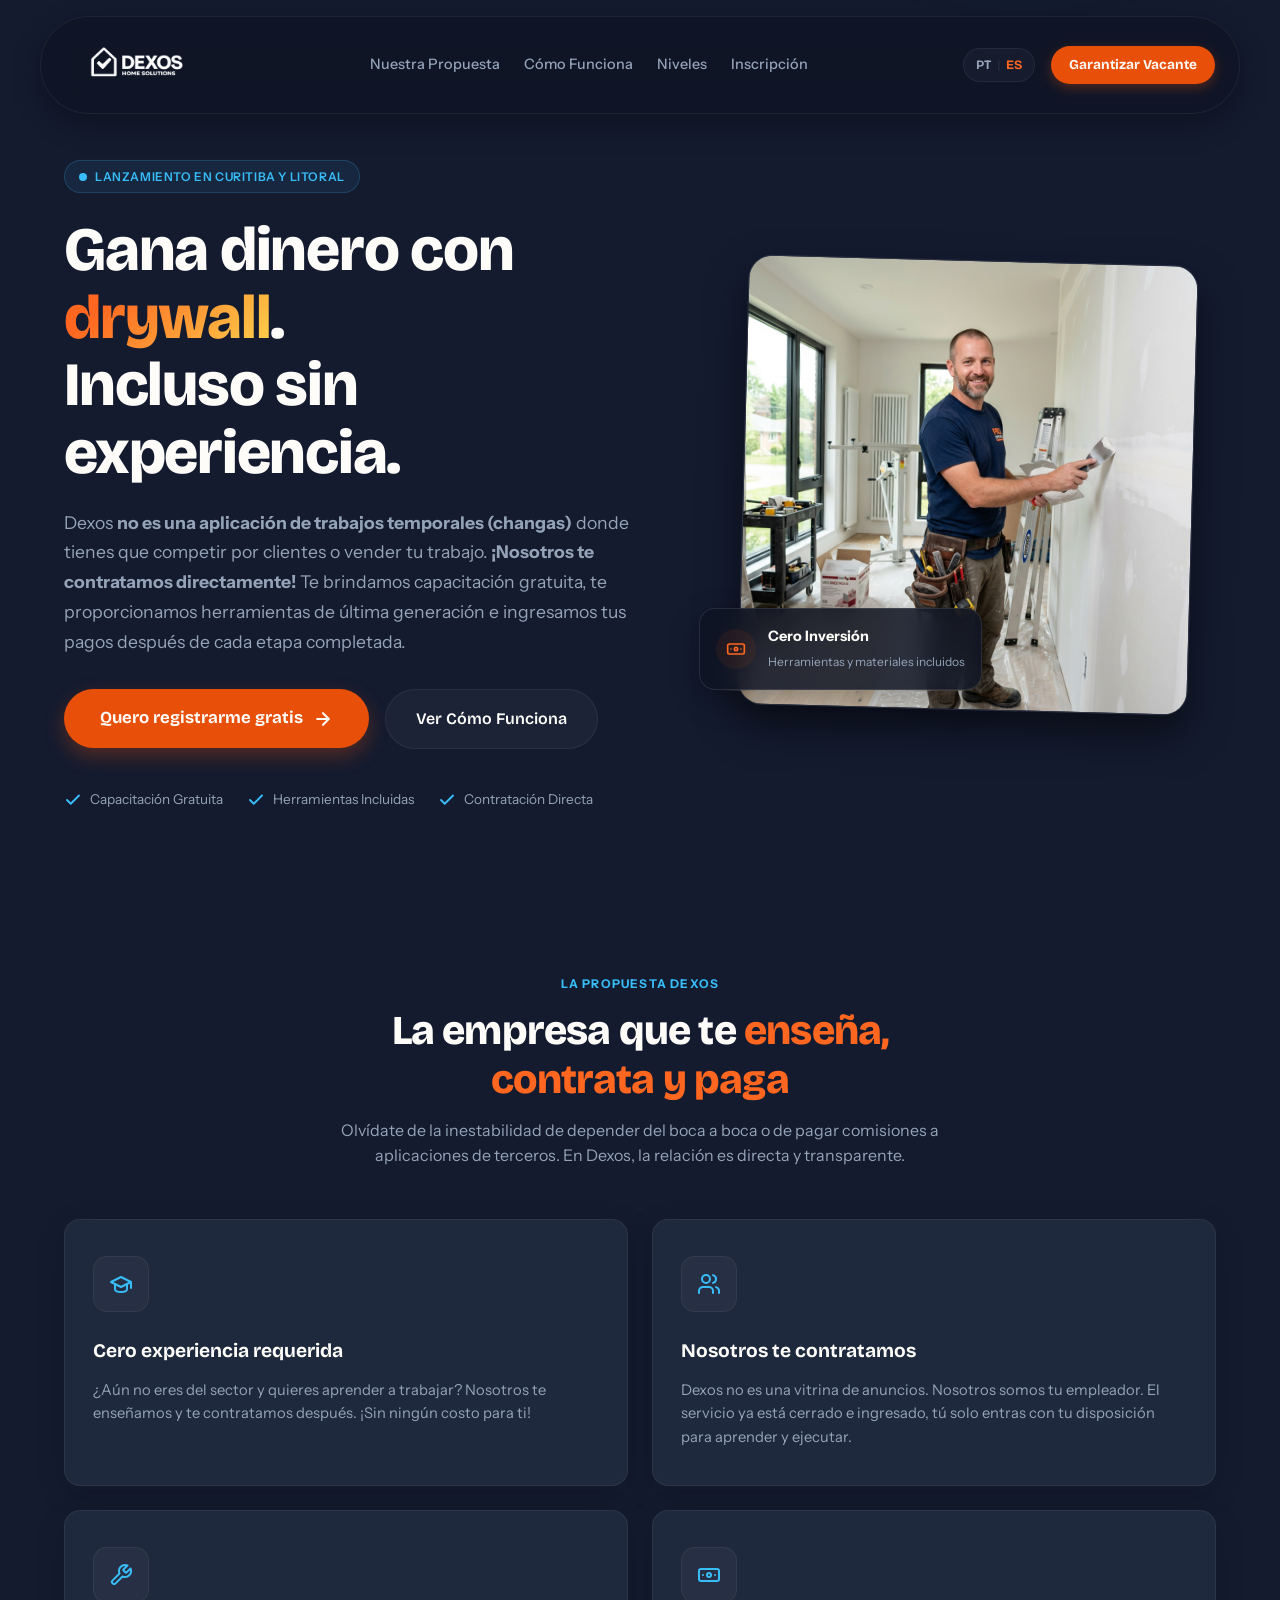
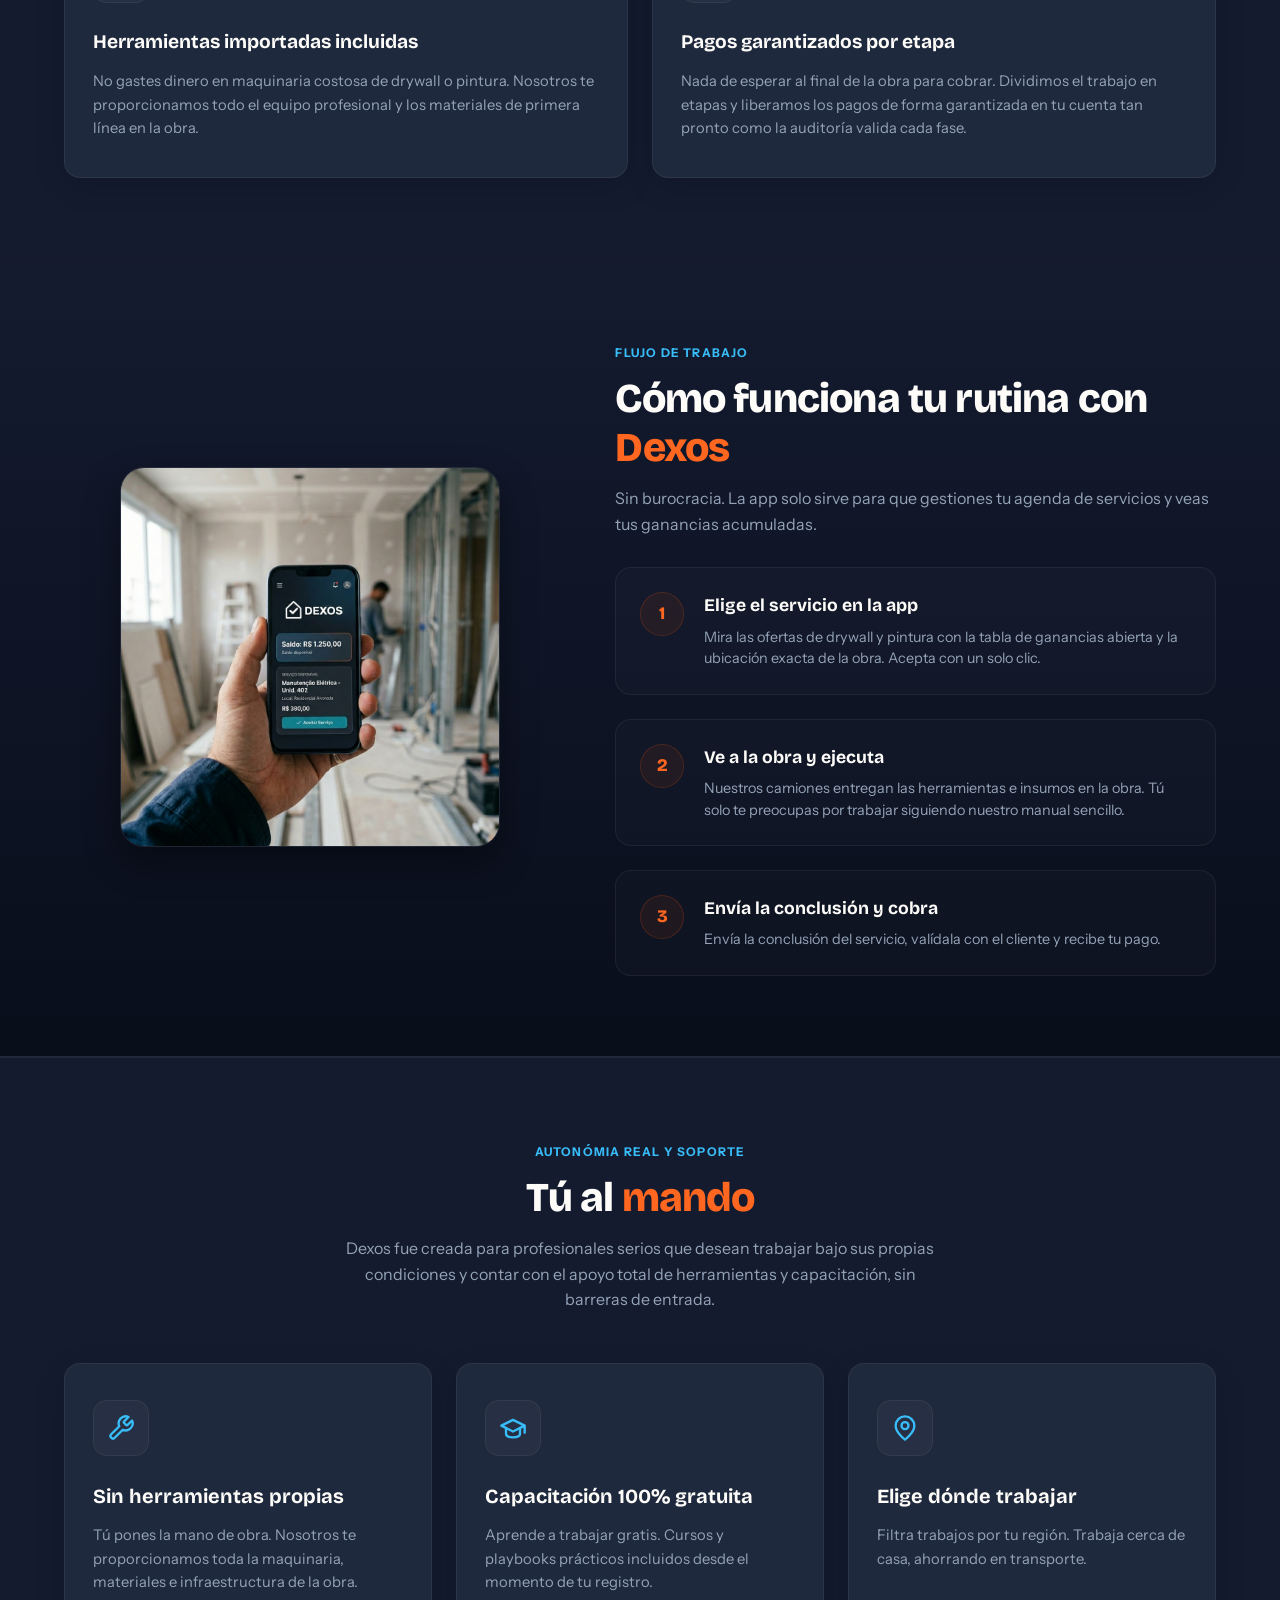
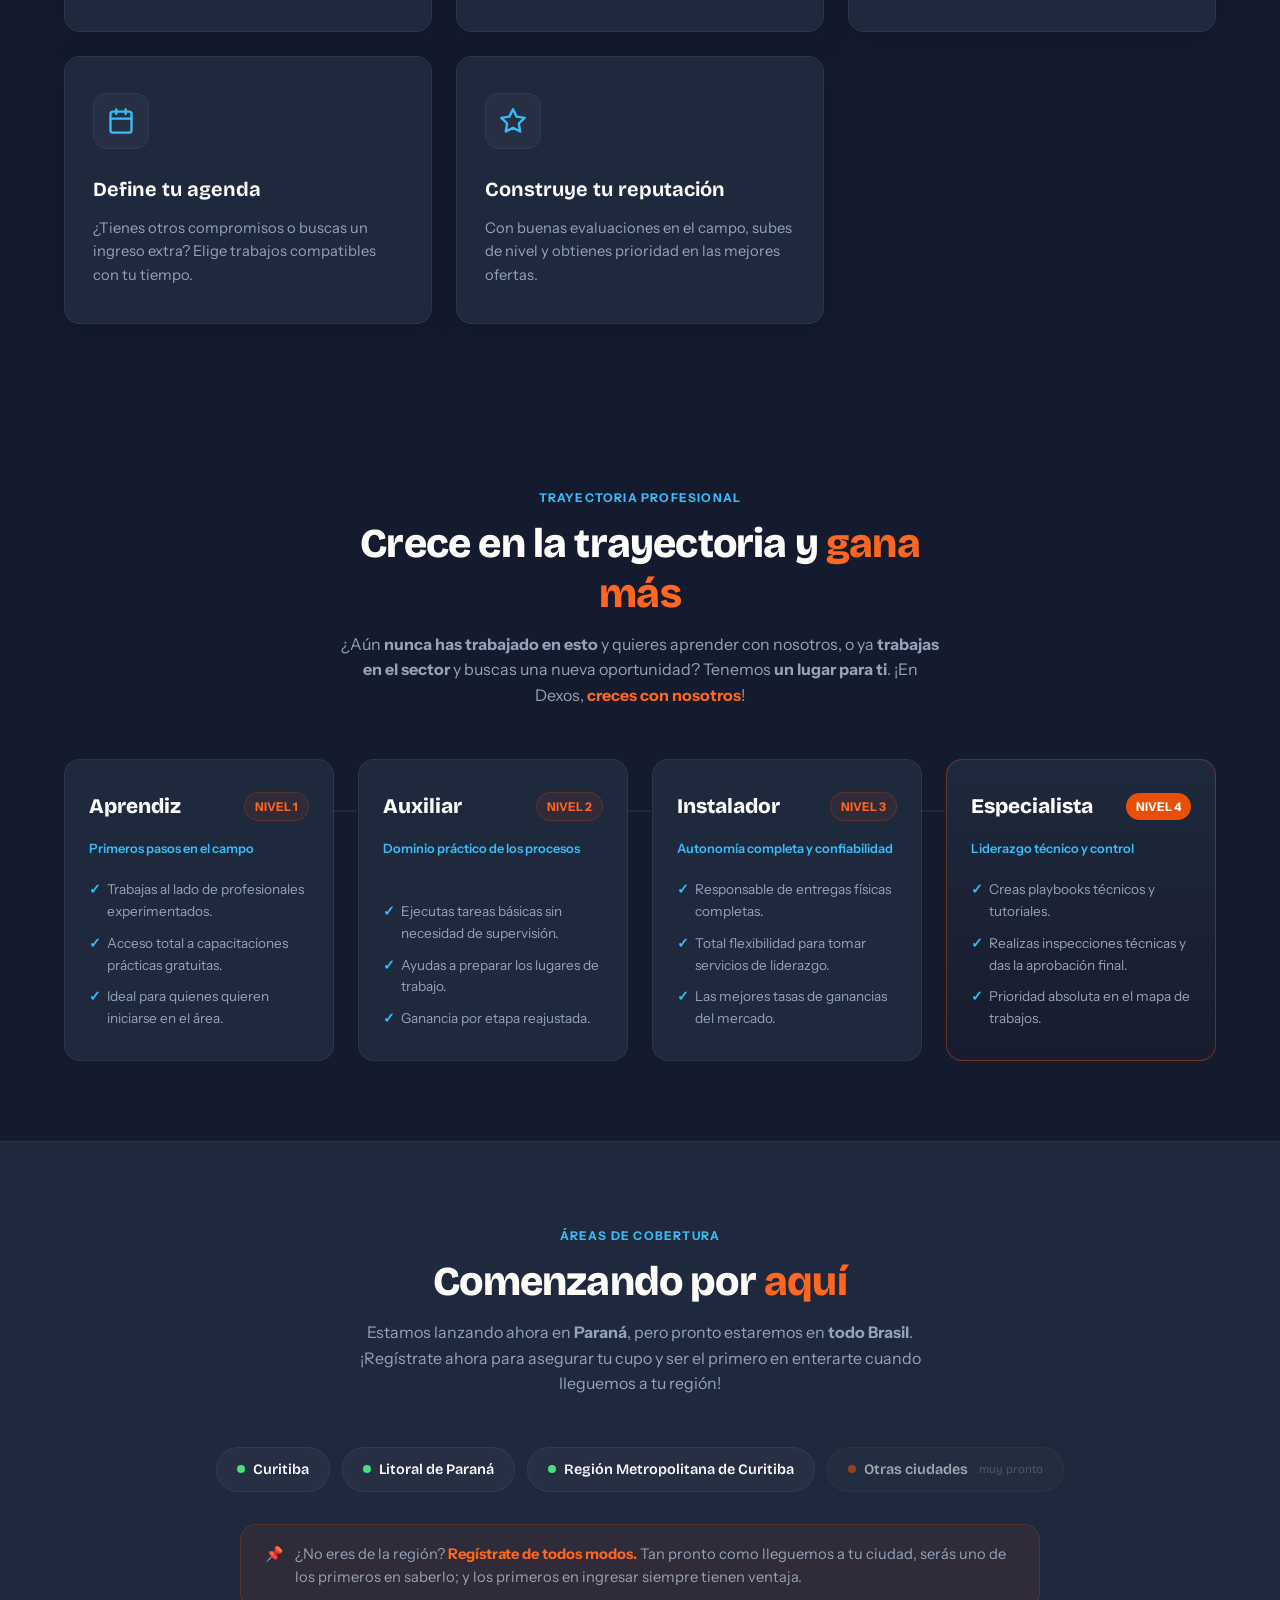
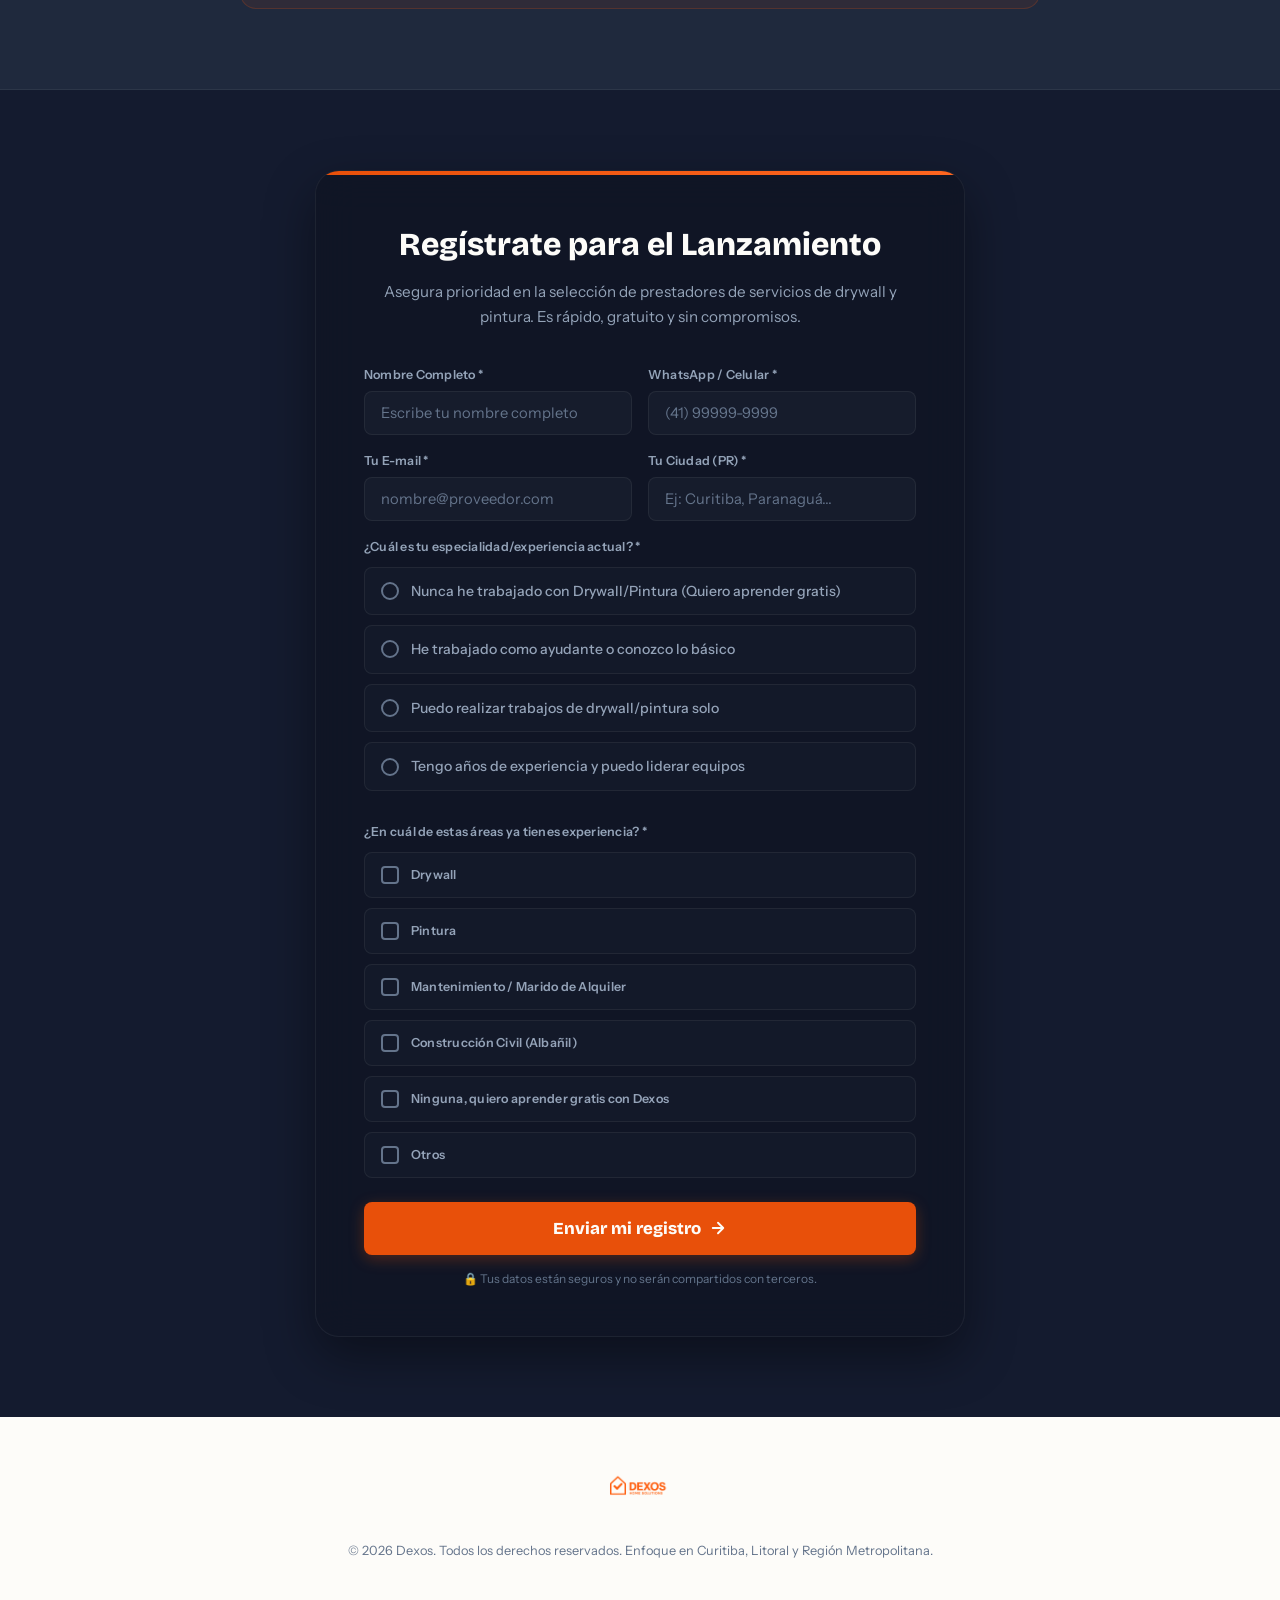
==== index-es.html @ 459811fe "feat: adicionado suporte a espanhol e ajustes esteticos de cor de fundo e WhatsApp" ====
<!DOCTYPE html>
<html lang="es">
<head>
  <meta charset="UTF-8"/>
  <meta name="viewport" content="width=device-width, initial-scale=1.0"/>
  <meta name="description" content="Dexos - Comienza a trabajar en la construcción incluso sin experiencia previa. ¡Nosotros te contratamos directamente, te damos capacitación y herramientas, y te pagamos por etapa!"/>
  
  <title>Dexos — Trabaja en la Construcción. Incluso sin Experiencia.</title>
  
  <!-- Estilo Customizado -->
  <link rel="stylesheet" href="css/style.css"/>
</head>
<body>

  <!-- NAVEGACIÓN FLUTUANTE -->
  <nav>
    <a href="#" class="logo" id="nav-logo">
      <img src="img/Dexos Logo Branca.png" alt="Dexos Logo"/>
    </a>
    <div class="nav-links">
      <a href="#diferenciais" class="nav-link" id="link-diferenciais">Nuestra Propuesta</a>
      <a href="#como-funciona" class="nav-link" id="link-funcionamento">Cómo Funciona</a>
      <a href="#niveis" class="nav-link" id="link-niveis">Niveles</a>
      <a href="#cadastro" class="nav-link" id="link-cadastro">Inscripción</a>
    </div>
    <div class="nav-actions">
      <div class="lang-selector">
        <a href="index.html" class="lang-btn">PT</a>
        <span class="lang-divider">|</span>
        <span class="lang-btn active">ES</span>
      </div>
      <a href="#cadastro" class="btn-nav" id="btn-cadastro-nav">Garantizar Vacante</a>
    </div>
  </nav>

  <!-- HERO SECTION -->
  <header class="hero">
    <div class="container">
      <div class="hero-wrapper">
        <div class="hero-content">
          <div class="badge-alert">
            <span class="pulse-circle"></span>
            Lanzamiento en Curitiba y Litoral
          </div>
          <h1>
            Gana dinero con <br/>
            <span id="dynamic-text" class="gradient-text">drywall</span>.<br/>
            <span>Incluso sin experiencia.</span>
          </h1>
          <p class="hero-description">
            Dexos <strong>no es una aplicación de trabajos temporales (changas)</strong> donde tienes que competir por clientes o vender tu trabajo. <strong>¡Nosotros te contratamos directamente!</strong> Te brindamos capacitación gratuita, te proporcionamos herramientas de última generación e ingresamos tus pagos después de cada etapa completada.
          </p>
          <div class="hero-ctas">
            <a href="#cadastro" class="btn-primary" id="btn-cadastro-hero">
              Quero registrarme gratis
              <svg xmlns="http://www.w3.org/2000/svg" width="20" height="20" viewBox="0 0 24 24" fill="none" stroke="currentColor" stroke-width="2.5" stroke-linecap="round" stroke-linejoin="round"><path d="M5 12h14M12 5l7 7-7 7"/></svg>
            </a>
            <a href="#diferenciais" class="btn-secondary" id="btn-saiba-mais">Ver Cómo Funciona</a>
          </div>
          <div class="hero-features-summary">
            <div class="h-feat">
              <svg xmlns="http://www.w3.org/2000/svg" width="18" height="18" viewBox="0 0 24 24" fill="none" stroke="currentColor" stroke-width="2.5" stroke-linecap="round" stroke-linejoin="round"><polyline points="20 6 9 17 4 12"/></svg>
              Capacitación Gratuita
            </div>
            <div class="h-feat">
              <svg xmlns="http://www.w3.org/2000/svg" width="18" height="18" viewBox="0 0 24 24" fill="none" stroke="currentColor" stroke-width="2.5" stroke-linecap="round" stroke-linejoin="round"><polyline points="20 6 9 17 4 12"/></svg>
              Herramientas Incluidas
            </div>
            <div class="h-feat">
              <svg xmlns="http://www.w3.org/2000/svg" width="18" height="18" viewBox="0 0 24 24" fill="none" stroke="currentColor" stroke-width="2.5" stroke-linecap="round" stroke-linejoin="round"><polyline points="20 6 9 17 4 12"/></svg>
              Contratación Directa
            </div>
          </div>
        </div>
        
        <div class="hero-media">
          <div class="hero-image-container">
            <img src="img/hero_drywall_worker.png" alt="Instalador profesional de drywall en el trabajo con Dexos"/>
          </div>
          <!-- Card Flutuante Premium -->
          <div class="floating-card">
            <div class="float-icon">
              <svg xmlns="http://www.w3.org/2000/svg" width="20" height="20" viewBox="0 0 24 24" fill="none" stroke="currentColor" stroke-width="2" stroke-linecap="round" stroke-linejoin="round"><rect width="20" height="12" x="2" y="6" rx="2"/><circle cx="12" cy="12" r="2"/><path d="M6 12h.01M18 12h.01"/></svg>
            </div>
            <div class="float-info">
              <strong>Cero Inversión</strong>
              <span>Herramientas y materiales incluidos</span>
            </div>
          </div>
        </div>
      </div>
    </div>
  </header>

  <!-- SEÇÃO VANTAGENS -->
  <section id="diferenciais" class="reveal">
    <div class="container">
      <div class="sec-header">
        <span class="sec-tag">La Propuesta Dexos</span>
        <h2 class="sec-title">La empresa que te <em>enseña, contrata y paga</em></h2>
        <p class="sec-desc">Olvídate de la inestabilidad de depender del boca a boca o de pagar comisiones a aplicaciones de terceros. En Dexos, la relación es directa y transparente.</p>
      </div>
      
      <div class="benefits-grid">
        <div class="benefit-card">
          <div class="b-icon-wrap">
            <svg xmlns="http://www.w3.org/2000/svg" width="24" height="24" viewBox="0 0 24 24" fill="none" stroke="currentColor" stroke-width="2" stroke-linecap="round" stroke-linejoin="round"><path d="M22 10v6M2 10l10-5 10 5-10 5z"/><path d="M6 12v5c0 2 2 3 6 3s6-1 6-3v-5"/></svg>
          </div>
          <h3>Cero experiencia requerida</h3>
          <p>¿Aún no eres del sector y quieres aprender a trabajar? Nosotros te enseñamos y te contratamos después. ¡Sin ningún costo para ti!</p>
        </div>

        <div class="benefit-card">
          <div class="b-icon-wrap">
            <svg xmlns="http://www.w3.org/2000/svg" width="24" height="24" viewBox="0 0 24 24" fill="none" stroke="currentColor" stroke-width="2" stroke-linecap="round" stroke-linejoin="round"><path d="M16 21v-2a4 4 0 0 0-4-4H6a4 4 0 0 0-4 4v2"/><circle cx="9" cy="7" r="4"/><path d="M22 21v-2a4 4 0 0 0-3-3.87"/><path d="M16 3.13a4 4 0 0 1 0 7.75"/></svg>
          </div>
          <h3>Nosotros te contratamos</h3>
          <p>Dexos no es una vitrina de anuncios. Nosotros somos tu empleador. El servicio ya está cerrado e ingresado, tú solo entras con tu disposición para aprender y ejecutar.</p>
        </div>
        
        <div class="benefit-card">
          <div class="b-icon-wrap">
            <svg xmlns="http://www.w3.org/2000/svg" width="24" height="24" viewBox="0 0 24 24" fill="none" stroke="currentColor" stroke-width="2" stroke-linecap="round" stroke-linejoin="round"><path d="M14.7 6.3a1 1 0 0 0 0 1.4l1.6 1.6a1 1 0 0 0 1.4 0l3.77-3.77a6 6 0 0 1-7.94 7.94l-6.91 6.91a2.12 2.12 0 0 1-3-3l6.91-6.91a6 6 0 0 1 7.94-7.94l-3.76 3.76z"/></svg>
          </div>
          <h3>Herramientas importadas incluidas</h3>
          <p>No gastes dinero en maquinaria costosa de drywall o pintura. Nosotros te proporcionamos todo el equipo profesional y los materiales de primera línea en la obra.</p>
        </div>

        <div class="benefit-card">
          <div class="b-icon-wrap">
            <svg xmlns="http://www.w3.org/2000/svg" width="24" height="24" viewBox="0 0 24 24" fill="none" stroke="currentColor" stroke-width="2" stroke-linecap="round" stroke-linejoin="round"><rect width="20" height="12" x="2" y="6" rx="2"/><circle cx="12" cy="12" r="2"/><path d="M6 12h.01M18 12h.01"/></svg>
          </div>
          <h3>Pagos garantizados por etapa</h3>
          <p>Nada de esperar al final de la obra para cobrar. Dividimos el trabajo en etapas y liberamos los pagos de forma garantizada en tu cuenta tan pronto como la auditoría valida cada fase.</p>
        </div>
      </div>
    </div>
  </section>

  <!-- SEÇÃO COMO FUNCIONA -->
  <section id="como-funciona" class="how-section reveal">
    <div class="container">
      <div class="how-wrapper">
        <div class="how-media">
          <div class="how-image-container">
            <img src="img/app_mockup_dexos.png" alt="Aplicación Dexos Partner"/>
          </div>
        </div>
        
        <div class="how-content">
          <span class="sec-tag">Flujo de Trabajo</span>
          <h2 class="sec-title">Cómo funciona tu rutina con <em>Dexos</em></h2>
          <p class="sec-desc" style="margin-bottom: 30px;">Sin burocracia. La app solo sirve para que gestiones tu agenda de servicios y veas tus ganancias acumuladas.</p>
          
          <div class="steps-list">
            <div class="step-item">
              <div class="step-num">1</div>
              <div class="step-info">
                <h3>Elige el servicio en la app</h3>
                <p>Mira las ofertas de drywall y pintura con la tabla de ganancias abierta y la ubicación exacta de la obra. Acepta con un solo clic.</p>
              </div>
            </div>
            
            <div class="step-item">
              <div class="step-num">2</div>
              <div class="step-info">
                <h3>Ve a la obra y ejecuta</h3>
                <p>Nuestros camiones entregan las herramientas e insumos en la obra. Tú solo te preocupas por trabajar siguiendo nuestro manual sencillo.</p>
              </div>
            </div>
            
            <div class="step-item">
              <div class="step-num">3</div>
              <div class="step-info">
                <h3>Envía la conclusión y cobra</h3>
                <p>Envía la conclusión del servicio, valídala con el cliente y recibe tu pago.</p>
              </div>
            </div>
          </div>
        </div>
      </div>
    </div>
  </section>

  <!-- AUTONOMIA -->
  <section class="freedom-sec reveal" id="autonomia">
    <div class="container">
      <div class="sec-header">
        <span class="sec-tag">Autonómia real y Soporte</span>
        <h2 class="sec-title">Tú al <em>mando</em></h2>
        <p class="sec-desc">Dexos fue creada para profesionales serios que desean trabajar bajo sus propias condiciones y contar con el apoyo total de herramientas y capacitación, sin barreras de entrada.</p>
      </div>
      <div class="freedom-container-mobile">
        <div class="freedom-grid">
          <div class="freedom-card">
            <div class="freedom-icon">
              <svg xmlns="http://www.w3.org/2000/svg" width="28" height="28" viewBox="0 0 24 24" fill="none" stroke="currentColor" stroke-width="2" stroke-linecap="round" stroke-linejoin="round"><path d="M14.7 6.3a1 1 0 0 0 0 1.4l1.6 1.6a1 1 0 0 0 1.4 0l3.77-3.77a6 6 0 0 1-7.94 7.94l-6.91 6.91a2.12 2.12 0 0 1-3-3l6.91-6.91a6 6 0 0 1 7.94-7.94l-3.76 3.76z"/></svg>
            </div>
            <h3>Sin herramientas propias</h3>
            <p>Tú pones la mano de obra. Nosotros te proporcionamos toda la maquinaria, materiales e infraestructura de la obra.</p>
          </div>
          <div class="freedom-card">
            <div class="freedom-icon">
              <svg xmlns="http://www.w3.org/2000/svg" width="28" height="28" viewBox="0 0 24 24" fill="none" stroke="currentColor" stroke-width="2" stroke-linecap="round" stroke-linejoin="round"><path d="M22 10v6M2 10l10-5 10 5-10 5z"/><path d="M6 12v5c0 2 2 3 6 3s6-1 6-3v-5"/></svg>
            </div>
            <h3>Capacitación 100% gratuita</h3>
            <p>Aprende a trabajar gratis. Cursos y playbooks prácticos incluidos desde el momento de tu registro.</p>
          </div>
          <div class="freedom-card">
            <div class="freedom-icon">
              <svg xmlns="http://www.w3.org/2000/svg" width="28" height="28" viewBox="0 0 24 24" fill="none" stroke="currentColor" stroke-width="2" stroke-linecap="round" stroke-linejoin="round"><path d="M20 10c0 6-8 12-8 12s-8-6-8-12a8 8 0 0 1 16 0Z"/><circle cx="12" cy="10" r="3"/></svg>
            </div>
            <h3>Elige dónde trabajar</h3>
            <p>Filtra trabajos por tu región. Trabaja cerca de casa, ahorrando en transporte.</p>
          </div>
          <div class="freedom-card">
            <div class="freedom-icon">
              <svg xmlns="http://www.w3.org/2000/svg" width="28" height="28" viewBox="0 0 24 24" fill="none" stroke="currentColor" stroke-width="2" stroke-linecap="round" stroke-linejoin="round"><rect width="18" height="18" x="3" y="4" rx="2" ry="2"/><line x1="16" x2="16" y1="2" y2="6"/><line x1="8" x2="8" y1="2" y2="6"/><line x1="3" x2="21" y1="10" y2="10"/></svg>
            </div>
            <h3>Define tu agenda</h3>
            <p>¿Tienes otros compromisos o buscas un ingreso extra? Elige trabajos compatibles con tu tiempo.</p>
          </div>
          <div class="freedom-card">
            <div class="freedom-icon">
              <svg xmlns="http://www.w3.org/2000/svg" width="28" height="28" viewBox="0 0 24 24" fill="none" stroke="currentColor" stroke-width="2" stroke-linecap="round" stroke-linejoin="round"><polygon points="12 2 15.09 8.26 22 9.27 17 14.14 18.18 21.02 12 17.77 5.82 21.02 7 14.14 2 9.27 8.91 8.26 12 2"/></svg>
            </div>
            <h3>Construye tu reputación</h3>
            <p>Con buenas evaluaciones en el campo, subes de nivel y obtienes prioridad en las mejores ofertas.</p>
          </div>
        </div>
      </div>
    </div>
  </section>

  <!-- SEÇÃO NÍVEIS (GAMIFICAÇÃO) -->
  <section id="niveis" class="reveal">
    <div class="container">
      <div class="sec-header">
        <span class="sec-tag">Trayectoria Profesional</span>
        <h2 class="sec-title">Crece en la trayectoria y <em>gana más</em></h2>
        <p class="sec-desc">¿Aún <strong>nunca has trabajado en esto</strong> y quieres aprender con nosotros, o ya <strong>trabajas en el sector</strong> y buscas una nueva oportunidad? Tenemos <strong>un lugar para ti</strong>. ¡En Dexos, <strong style="color: var(--action-hover);">creces con nosotros</strong>!</p>
      </div>
      
      <div class="levels-timeline">
        <div class="level-node">
          <div class="level-header">
            <span class="level-title">Aprendiz</span>
            <span class="level-number">Nivel 1</span>
          </div>
          <p class="level-desc">Primeros pasos en el campo</p>
          <ul class="level-benefits">
            <li>Trabajas al lado de profesionales experimentados.</li>
            <li>Acceso total a capacitaciones prácticas gratuitas.</li>
            <li>Ideal para quienes quieren iniciarse en el área.</li>
          </ul>
        </div>
        
        <div class="level-node">
          <div class="level-header">
            <span class="level-title">Auxiliar</span>
            <span class="level-number">Nivel 2</span>
          </div>
          <p class="level-desc">Dominio práctico de los procesos</p>
          <ul class="level-benefits">
            <li>Ejecutas tareas básicas sin necesidad de supervisión.</li>
            <li>Ayudas a preparar los lugares de trabajo.</li>
            <li>Ganancia por etapa reajustada.</li>
          </ul>
        </div>
        
        <div class="level-node">
          <div class="level-header">
            <span class="level-title">Instalador</span>
            <span class="level-number">Nivel 3</span>
          </div>
          <p class="level-desc">Autonomía completa y confiabilidad</p>
          <ul class="level-benefits">
            <li>Responsable de entregas físicas completas.</li>
            <li>Total flexibilidad para tomar servicios de liderazgo.</li>
            <li>Las mejores tasas de ganancias del mercado.</li>
          </ul>
        </div>
        
        <div class="level-node special">
          <div class="level-header">
            <span class="level-title">Especialista</span>
            <span class="level-number">Nivel 4</span>
          </div>
          <p class="level-desc">Liderazgo técnico y control</p>
          <ul class="level-benefits">
            <li>Creas playbooks técnicos y tutoriales.</li>
            <li>Realizas inspecciones técnicas y das la aprobación final.</li>
            <li>Prioridad absoluta en el mapa de trabajos.</li>
          </ul>
        </div>
      </div>
    </div>
  </section>

  <!-- ONDE -->
  <section class="where-sec reveal" id="onde">
    <div class="container">
      <div class="sec-header">
        <span class="sec-tag">Áreas de cobertura</span>
        <h2 class="sec-title">Comenzando por <em>aquí</em></h2>
        <p class="sec-desc">Estamos lanzando ahora en <strong>Paraná</strong>, pero pronto estaremos en <strong>todo Brasil</strong>. ¡Regístrate ahora para asegurar tu cupo y ser el primero en enterarte cuando lleguemos a tu región!</p>
      </div>
      <div class="cities">
        <div class="city-chip"><span class="cdot"></span>Curitiba</div>
        <div class="city-chip"><span class="cdot"></span>Litoral de Paraná</div>
        <div class="city-chip"><span class="cdot"></span>Región Metropolitana de Curitiba</div>
        <div class="city-chip soon"><span class="cdot"></span>Otras ciudades <span class="clabel">&nbsp;muy pronto</span></div>
      </div>
      <div class="where-note">
        <span>📌</span>
        <span>¿No eres de la región? <strong>Regístrate de todos modos.</strong> Tan pronto como lleguemos a tu ciudad, serás uno de los primeros en saberlo; y los primeros en ingresar siempre tienen ventaja.</span>
      </div>
    </div>
  </section>

  <!-- SEÇÃO CADASTRO / CONVERSÃO -->
  <section id="cadastro" class="form-section reveal">
    <div class="container">
      <div class="form-wrapper">
        <!-- FORM BODY -->
        <div id="form-body">
          <div class="form-header">
            <h2>Regístrate para el Lanzamiento</h2>
            <p>Asegura prioridad en la selección de prestadores de servicios de drywall y pintura. Es rápido, gratuito y sin compromisos.</p>
          </div>
          
          <form onsubmit="handleFormSubmit(event)">
            <div class="form-fields">
              <div class="field-group">
                <label for="nome">Nombre Completo *</label>
                <input type="text" id="nome" placeholder="Escribe tu nombre completo" required/>
              </div>
              
              <div class="field-group">
                <label for="tel">WhatsApp / Celular *</label>
                <input type="tel" id="tel" placeholder="(41) 99999-9999" required/>
              </div>
              
              <div class="field-group">
                <label for="email">Tu E-mail *</label>
                <input type="email" id="email" placeholder="nombre@proveedor.com" required/>
              </div>
              
              <div class="field-group">
                <label for="cidade">Tu Ciudad (PR) *</label>
                <input type="text" id="cidade" placeholder="Ej: Curitiba, Paranaguá..." required/>
              </div>
              
              <div class="field-group full">
                <label>¿Cuál es tu especialidad/experiencia actual? *</label>
                <div class="radio-options">
                  <div class="radio-label">
                    <input type="radio" name="exp" value="Nível 1 - Aprendiz" required/>
                    <div class="custom-radio"></div>
                    Nunca he trabajado con Drywall/Pintura (Quiero aprender gratis)
                  </div>
                  
                  <div class="radio-label">
                    <input type="radio" name="exp" value="Nível 2 - Auxiliar"/>
                    <div class="custom-radio"></div>
                    He trabajado como ayudante o conozco lo básico
                  </div>
                  
                  <div class="radio-label">
                    <input type="radio" name="exp" value="Nível 3 - Instalador"/>
                    <div class="custom-radio"></div>
                    Puedo realizar trabajos de drywall/pintura solo
                  </div>
                  
                  <div class="radio-label">
                    <input type="radio" name="exp" value="Nível 4 - Especialista"/>
                    <div class="custom-radio"></div>
                    Tengo años de experiencia y puedo liderar equipos
                  </div>
                </div>
              </div>
              <div class="field-group full" style="margin-top: 15px;">
                <label>¿En cuál de estas áreas ya tienes experiencia? *</label>
                <div class="checkbox-options">
                  <label class="checkbox-label">
                    <input type="checkbox" name="areas" value="Drywall"/>
                    <div class="custom-checkbox"></div>
                    Drywall
                  </label>
                  
                  <label class="checkbox-label">
                    <input type="checkbox" name="areas" value="Pintura"/>
                    <div class="custom-checkbox"></div>
                    Pintura
                  </label>
                  
                  <label class="checkbox-label">
                    <input type="checkbox" name="areas" value="Manutenção/Marido de Aluguel"/>
                    <div class="custom-checkbox"></div>
                    Mantenimiento / Marido de Alquiler
                  </label>
                  
                  <label class="checkbox-label">
                    <input type="checkbox" name="areas" value="Construção Civil (Pedreiro)"/>
                    <div class="custom-checkbox"></div>
                    Construcción Civil (Albañil)
                  </label>
 
                  <label class="checkbox-label">
                    <input type="checkbox" name="areas" value="Nenhuma (quero aprender com a Dexos)"/>
                    <div class="custom-checkbox"></div>
                    Ninguna, quiero aprender gratis con Dexos
                  </label>
 
                  <label class="checkbox-label">
                    <input type="checkbox" name="areas" value="Outros"/>
                    <div class="custom-checkbox"></div>
                    Otros
                  </label>
                </div>
              </div>
            </div>
            
            <button type="submit" class="btn-submit" id="submit-btn">
              Enviar mi registro
              <svg xmlns="http://www.w3.org/2000/svg" width="18" height="18" viewBox="0 0 24 24" fill="none" stroke="currentColor" stroke-width="2.5" stroke-linecap="round" stroke-linejoin="round"><path d="M5 12h14M12 5l7 7-7 7"/></svg>
            </button>
          </form>
          
          <div class="form-footer-note">
            🔒 Tus datos están seguros y no serán compartidos con terceros.
          </div>
        </div>
        
        <!-- SUCCESS STATE -->
        <div id="success-state" class="success-view">
          <div class="success-icon">✓</div>
          <h3>¡Registro realizado con éxito! 🎉</h3>
          <p>
            Felicitaciones, ahora estás oficialmente en nuestra lista de prioridad para Curitiba, Litoral y Región Metropolitana.
          </p>
          <div class="success-alert-box">
            💬 <strong>Mantente atento a tu WhatsApp</strong>. Enviaremos pronto los siguientes pasos e información exclusiva sobre el lanzamiento directamente a tu número de contacto.
          </div>
        </div>
      </div>
    </div>
  </section>

  <!-- FOOTER -->
  <footer>
    <div class="container">
      <div class="footer-wrapper">
        <a href="#" class="footer-logo">
          <img src="img/Dexos Logo Laranja.png" alt="Dexos Logo"/>
        </a>
        <p>© 2026 Dexos. Todos los derechos reservados. Enfoque en Curitiba, Litoral y Región Metropolitana.</p>
      </div>
    </div>
  </footer>

  <!-- Scripts do App -->
  <script src="js/app.js"></script>
</body>
</html>
---- css/style.css ----
/* style.css - Dexos Landing Page Parceiros (V2) */

@import url('https://fonts.googleapis.com/css2?family=Bricolage+Grotesque:opsz,wght@12..96,400;12..96,600;12..96,700;12..96,800&family=Instrument+Sans:ital,wght@0,400;0,500;0,600;0,700;1,400&display=swap');

:root {
  /* Cores Conceituais - Tema Escuro Flexível da Dexos */
  --bg-deep: #141b2f;
  --bg-surface: #1f293d;
  --bg-surface-hover: #273552;
  
  /* Tons de Ação (Laranja) */
  --action: #e8500a;
  --action-hover: #ff6620;
  --action-glow: rgba(232, 80, 10, 0.3);
  --action-light: rgba(232, 80, 10, 0.08);
  
  /* Tons de Estrutura (Navy & Azul Accent) */
  --navy-light: #1e2d4a;
  --accent: #38bdf8;
  --accent-glow: rgba(56, 189, 248, 0.15);
  
  /* Cores de Texto e Suporte */
  --text-primary: #fdfcf9;
  --text-secondary: #94a3b8;
  --text-muted: #64748b;
  --border: rgba(255, 255, 255, 0.06);
  --border-focus: rgba(56, 189, 248, 0.4);
  
  /* Fontes com Fallbacks Flexíveis */
  --font-title: 'Bricolage Grotesque', 'Outfit', 'Montserrat', sans-serif;
  --font-body: 'Instrument Sans', 'Inter', 'System UI', sans-serif;
  
  /* Constantes de Design */
  --radius-sm: 8px;
  --radius-md: 16px;
  --radius-lg: 24px;
  --radius-full: 9999px;
  --transition: all 0.3s cubic-bezier(0.4, 0, 0.2, 1);
  --max-width: 1200px;
}

/* Reset Geral */
*, *::before, *::after {
  box-sizing: border-box;
  margin: 0;
  padding: 0;
}

html {
  scroll-behavior: smooth;
  height: 100%;
  overflow-x: hidden;
}

body {
  background-color: var(--bg-deep);
  color: var(--text-primary);
  font-family: var(--font-body);
  font-size: 16px;
  line-height: 1.6;
  overflow-x: hidden;
  min-height: 100%;
  position: relative;
}

/* Efeito de Fundo - Degradês Orbitais Modernos */
body::before {
  content: '';
  position: absolute;
  top: -10%;
  right: -5%;
  width: 50vw;
  height: 50vw;
  background: radial-gradient(circle, rgba(56, 189, 248, 0.06) 0%, transparent 70%);
  z-index: -2;
  pointer-events: none;
  filter: blur(60px);
}

body::after {
  content: '';
  position: absolute;
  bottom: 20%;
  left: -10%;
  width: 60vw;
  height: 60vw;
  background: radial-gradient(circle, rgba(232, 80, 10, 0.03) 0%, transparent 70%);
  z-index: -2;
  pointer-events: none;
  filter: blur(80px);
}

/* Container Global */
.container {
  max-width: var(--max-width);
  margin: 0 auto;
  padding: 0 24px;
}

/* Removido o grid matemático decorativo a pedido do usuário */

/* Animações de Fade-in */
.reveal {
  opacity: 0;
  transform: translateY(30px);
  transition: opacity 0.8s ease-out, transform 0.8s ease-out;
}

.reveal.active {
  opacity: 1;
  transform: translateY(0);
}

/* NAV FLUTUANTE (Glassmorphism) */
nav {
  position: fixed;
  top: 16px;
  left: 50%;
  transform: translateX(-50%);
  width: calc(100% - 48px);
  max-width: var(--max-width);
  z-index: 1000;
  display: flex;
  align-items: center;
  justify-content: space-between;
  padding: 12px 24px;
  background: rgba(15, 21, 36, 0.75);
  backdrop-filter: blur(16px);
  -webkit-backdrop-filter: blur(16px);
  border: 1px solid var(--border);
  border-radius: var(--radius-full);
  box-shadow: 0 10px 30px rgba(0, 0, 0, 0.3);
  transition: var(--transition);
}

.nav-scrolled {
  top: 8px;
  padding: 10px 24px;
  background: rgba(7, 10, 19, 0.9);
  border-color: rgba(255, 255, 255, 0.1);
}

.logo {
  display: flex;
  align-items: center;
  text-decoration: none;
}

.logo img {
  height: 100px; /* Aumentado para maior evidência */
  margin: -14px 0; /* Compensa a borda vazia da imagem PNG */
  width: auto;
  transition: var(--transition);
}

@media (max-width: 480px) {
  .logo img {
    height: 55px; /* Mobile tamanho ajustado */
    margin: -8px 0;
  }
}

.nav-links {
  display: flex;
  gap: 24px;
}

@media (max-width: 768px) {
  .nav-links {
    display: none; /* Mobile simplicidade */
  }
}

.nav-link {
  color: var(--text-secondary);
  text-decoration: none;
  font-size: 0.9rem;
  font-weight: 500;
  transition: var(--transition);
}

.nav-link:hover {
  color: var(--text-primary);
}

.btn-nav {
  background: var(--action);
  color: var(--text-primary);
  font-family: var(--font-title);
  font-weight: 700;
  font-size: 0.85rem;
  padding: 8px 18px;
  border-radius: var(--radius-full);
  text-decoration: none;
  border: none;
  cursor: pointer;
  box-shadow: 0 4px 12px var(--action-glow);
  transition: var(--transition);
}

.btn-nav:hover {
  background: var(--action-hover);
  transform: translateY(-1px);
  box-shadow: 0 6px 16px var(--action-glow);
}

/* HERO SECTION */
header.hero {
  padding-top: 160px;
  padding-bottom: 80px;
  position: relative;
  overflow: hidden;
}

.hero-wrapper {
  display: grid;
  grid-template-columns: 1.1fr 0.9fr;
  gap: 48px;
  align-items: center;
}

@media (max-width: 992px) {
  .hero-wrapper {
    grid-template-columns: 1fr;
    text-align: center;
    gap: 40px;
  }
}

.hero-content {
  display: flex;
  flex-direction: column;
}

@media (max-width: 992px) {
  .hero-content {
    align-items: center;
  }
}

.badge-alert {
  display: inline-flex;
  align-items: center;
  gap: 8px;
  background: rgba(56, 189, 248, 0.08);
  border: 1px solid rgba(56, 189, 248, 0.2);
  color: var(--accent);
  font-size: 0.75rem;
  font-weight: 600;
  letter-spacing: 0.05em;
  text-transform: uppercase;
  padding: 6px 14px;
  border-radius: var(--radius-full);
  margin-bottom: 24px;
  align-self: flex-start;
}

@media (max-width: 992px) {
  .badge-alert {
    align-self: center;
  }
}

.pulse-circle {
  width: 8px;
  height: 8px;
  border-radius: 50%;
  background-color: var(--accent);
  box-shadow: 0 0 0 0 rgba(56, 189, 248, 0.4);
  animation: pulse-glow 2s infinite;
}

@keyframes pulse-glow {
  0% {
    box-shadow: 0 0 0 0 rgba(56, 189, 248, 0.7);
  }
  70% {
    box-shadow: 0 0 0 10px rgba(56, 189, 248, 0);
  }
  100% {
    box-shadow: 0 0 0 0 rgba(56, 189, 248, 0);
  }
}

.hero-content h1 {
  font-family: var(--font-title);
  font-size: clamp(2.2rem, 4.8vw, 4.0rem);
  font-weight: 800;
  line-height: 1.1;
  letter-spacing: -0.02em;
  margin-bottom: 20px;
}

.hero-content h1 span.gradient-text {
  background: linear-gradient(135deg, var(--action-hover) 20%, #fcd34d 100%);
  -webkit-background-clip: text;
  -webkit-text-fill-color: transparent;
}

.hero-description {
  font-size: 1.1rem;
  color: var(--text-secondary);
  line-height: 1.7;
  margin-bottom: 32px;
  max-width: 580px;
}

.hero-ctas {
  display: flex;
  flex-wrap: wrap;
  gap: 16px;
  align-items: center;
  margin-bottom: 40px;
}

.btn-primary {
  background: var(--action);
  color: var(--text-primary);
  font-family: var(--font-title);
  font-weight: 700;
  font-size: 1.05rem;
  padding: 16px 36px;
  border-radius: var(--radius-full);
  border: none;
  cursor: pointer;
  text-decoration: none;
  box-shadow: 0 8px 20px var(--action-glow);
  display: inline-flex;
  align-items: center;
  gap: 10px;
  transition: var(--transition);
}

.btn-primary:hover {
  background: var(--action-hover);
  transform: translateY(-2px);
  box-shadow: 0 12px 28px var(--action-glow);
}

.btn-primary svg {
  transition: transform 0.2s;
}

.btn-primary:hover svg {
  transform: translateX(4px);
}

.btn-secondary {
  background: rgba(255, 255, 255, 0.04);
  color: var(--text-primary);
  border: 1px solid var(--border);
  font-family: var(--font-title);
  font-weight: 600;
  font-size: 1rem;
  padding: 16px 30px;
  border-radius: var(--radius-full);
  text-decoration: none;
  display: inline-flex;
  align-items: center;
  cursor: pointer;
  transition: var(--transition);
}

.btn-secondary:hover {
  background: rgba(255, 255, 255, 0.08);
  border-color: rgba(255, 255, 255, 0.15);
  transform: translateY(-1px);
}

.hero-features-summary {
  display: flex;
  gap: 24px;
}

@media (max-width: 480px) {
  .hero-features-summary {
    flex-direction: column;
    gap: 12px;
  }
}

.h-feat {
  display: flex;
  align-items: center;
  gap: 8px;
  font-size: 0.85rem;
  color: var(--text-secondary);
}

.h-feat svg {
  color: var(--accent);
}

/* Imagem Hero */
.hero-media {
  position: relative;
  display: flex;
  justify-content: center;
}

.hero-image-container {
  position: relative;
  width: 100%;
  max-width: 450px;
  border-radius: var(--radius-lg);
  overflow: hidden;
  box-shadow: 0 20px 40px rgba(0,0,0,0.5);
  border: 1px solid rgba(255, 255, 255, 0.1);
  transform: rotate(1.5deg);
  transition: var(--transition);
}

.hero-image-container:hover {
  transform: rotate(0) scale(1.02);
}

.hero-image-container img {
  width: 100%;
  height: auto;
  display: block;
}

.floating-card {
  position: absolute;
  bottom: 20px;
  left: -20px;
  background: rgba(15, 21, 36, 0.85);
  backdrop-filter: blur(12px);
  border: 1px solid rgba(255, 255, 255, 0.1);
  padding: 16px;
  border-radius: var(--radius-md);
  box-shadow: 0 10px 30px rgba(0, 0, 0, 0.3);
  display: flex;
  align-items: center;
  gap: 12px;
  animation: float 4s ease-in-out infinite;
}

@keyframes float {
  0%, 100% { transform: translateY(0); }
  50% { transform: translateY(-10px); }
}

.float-icon {
  background: var(--action-light);
  width: 40px;
  height: 40px;
  border-radius: 50%;
  display: flex;
  align-items: center;
  justify-content: center;
  color: var(--action-hover);
}

.float-info strong {
  display: block;
  font-size: 0.9rem;
}

.float-info span {
  font-size: 0.75rem;
  color: var(--text-secondary);
}

/* SEÇÕES GENÉRICAS */
section {
  padding: 80px 0;
  position: relative;
}

.sec-header {
  text-align: center;
  max-width: 600px;
  margin: 0 auto 50px;
}

.sec-tag {
  font-size: 0.75rem;
  font-weight: 700;
  letter-spacing: 0.1em;
  text-transform: uppercase;
  color: var(--accent);
  margin-bottom: 12px;
  display: inline-block;
}

.sec-title {
  font-family: var(--font-title);
  font-size: clamp(1.8rem, 3.2vw, 2.6rem);
  font-weight: 800;
  letter-spacing: -0.02em;
  line-height: 1.2;
}

.sec-title em {
  font-style: normal;
  color: var(--action-hover);
}

.sec-desc {
  margin-top: 14px;
  color: var(--text-secondary);
  font-size: 1rem;
}

/* SEÇÃO DE DIFERENCIAIS (GRID CARDS) */
.benefits-grid {
  display: grid;
  grid-template-columns: repeat(2, 1fr);
  gap: 24px;
}

@media (max-width: 768px) {
  .benefits-grid {
    grid-template-columns: 1fr;
  }
}

.benefit-card {
  background: var(--bg-surface);
  border: 1px solid var(--border);
  border-radius: var(--radius-md);
  padding: 36px 28px;
  position: relative;
  overflow: hidden;
  transition: var(--transition);
  box-shadow: 0 8px 30px rgba(0, 0, 0, 0.15);
}

.benefit-card::before {
  content: '';
  position: absolute;
  inset: 0;
  background: radial-gradient(circle at 50% 0%, rgba(56, 189, 248, 0.05) 0%, transparent 60%);
  opacity: 0;
  transition: var(--transition);
}

.benefit-card:hover {
  transform: translateY(-6px);
  border-color: rgba(56, 189, 248, 0.2);
  box-shadow: 0 12px 40px rgba(56, 189, 248, 0.05);
}

.benefit-card:hover::before {
  opacity: 1;
}

.b-icon-wrap {
  width: 56px;
  height: 56px;
  background: rgba(255, 255, 255, 0.03);
  border: 1px solid var(--border);
  border-radius: 14px;
  display: flex;
  align-items: center;
  justify-content: center;
  color: var(--accent);
  margin-bottom: 24px;
  transition: var(--transition);
}

.benefit-card:hover .b-icon-wrap {
  background: var(--action-light);
  border-color: rgba(232, 80, 10, 0.2);
  color: var(--action-hover);
  transform: scale(1.05);
}

.benefit-card h3 {
  font-family: var(--font-title);
  font-size: 1.2rem;
  font-weight: 700;
  margin-bottom: 12px;
}

.benefit-card p {
  font-size: 0.92rem;
  color: var(--text-secondary);
  line-height: 1.6;
}

/* SEÇÃO DETALHE DO FUNCIONAMENTO (PASSO A PASSO) */
.how-section {
  background: linear-gradient(180deg, var(--bg-deep) 0%, #090e1b 100%);
  border-top: 1px solid var(--border);
  border-bottom: 1px solid var(--border);
}

.how-wrapper {
  display: grid;
  grid-template-columns: 0.90fr 1.10fr;
  gap: 60px;
  align-items: center;
}

@media (max-width: 992px) {
  .how-wrapper {
    grid-template-columns: 1fr;
    gap: 40px;
  }
}

.how-media {
  display: flex;
  justify-content: center;
}

.how-image-container {
  width: 100%;
  max-width: 380px;
  border-radius: var(--radius-lg);
  overflow: hidden;
  border: 1px solid rgba(255, 255, 255, 0.08);
  box-shadow: 0 15px 35px rgba(0, 0, 0, 0.4);
}

.how-image-container img {
  width: 100%;
  height: auto;
  display: block;
}

.steps-list {
  display: flex;
  flex-direction: column;
  gap: 24px;
}

.step-item {
  display: flex;
  gap: 20px;
  padding: 24px;
  background: rgba(255, 255, 255, 0.02);
  border: 1px solid var(--border);
  border-radius: var(--radius-md);
  transition: var(--transition);
}

.step-item:hover {
  background: rgba(255, 255, 255, 0.04);
  border-color: rgba(56, 189, 248, 0.15);
}

.step-num {
  width: 44px;
  height: 44px;
  background: var(--action-light);
  border: 1px solid rgba(232, 80, 10, 0.2);
  border-radius: 50%;
  display: flex;
  align-items: center;
  justify-content: center;
  font-family: var(--font-title);
  font-weight: 800;
  font-size: 1.1rem;
  color: var(--action-hover);
  flex-shrink: 0;
}

.step-info h3 {
  font-family: var(--font-title);
  font-size: 1.1rem;
  font-weight: 700;
  margin-bottom: 6px;
}

.step-info p {
  font-size: 0.9rem;
  color: var(--text-secondary);
  line-height: 1.5;
}

/* SEÇÃO DE NÍVEIS (GAMIFICAÇÃO E PROGRESSO) */
.levels-section {
  background: var(--bg-deep);
}

.levels-timeline {
  display: grid;
  grid-template-columns: repeat(4, 1fr);
  gap: 24px;
  margin-top: 40px;
}

@media (max-width: 992px) {
  .levels-timeline {
    grid-template-columns: 1fr;
    gap: 20px;
  }
}

.level-node {
  background: var(--bg-surface);
  border: 1px solid var(--border);
  border-radius: var(--radius-md);
  padding: 30px 24px;
  position: relative;
  transition: var(--transition);
  display: flex;
  flex-direction: column;
}

.level-node::after {
  content: '';
  position: absolute;
  top: 50px;
  right: -24px;
  width: 24px;
  height: 2px;
  background: var(--border);
  z-index: 1;
}

@media (max-width: 992px) {
  .level-node::after {
    display: none;
  }
}

.level-node:last-child::after {
  display: none;
}

.level-node:hover {
  transform: translateY(-5px);
  border-color: rgba(56, 189, 248, 0.25);
  box-shadow: 0 10px 30px rgba(56, 189, 248, 0.05);
}

.level-header {
  display: flex;
  justify-content: space-between;
  align-items: center;
  margin-bottom: 16px;
}

.level-title {
  font-family: var(--font-title);
  font-weight: 800;
  font-size: 1.3rem;
}

.level-number {
  font-size: 0.75rem;
  font-weight: 700;
  background: var(--action-light);
  color: var(--action-hover);
  border: 1px solid rgba(232, 80, 10, 0.2);
  padding: 4px 10px;
  border-radius: var(--radius-full);
  text-transform: uppercase;
}

.level-desc {
  font-size: 0.8rem;
  color: var(--accent);
  margin-bottom: 20px;
  font-weight: 600;
}

.level-benefits {
  list-style: none;
  display: flex;
  flex-direction: column;
  gap: 10px;
  margin-top: auto;
}

.level-benefits li {
  font-size: 0.85rem;
  color: var(--text-secondary);
  position: relative;
  padding-left: 18px;
}

.level-benefits li::before {
  content: '✓';
  position: absolute;
  left: 0;
  color: var(--accent);
  font-weight: bold;
}

/* Nível Especialista - Destaque */
.level-node.special {
  border: 1.5px solid rgba(232, 80, 10, 0.4);
  background: linear-gradient(180deg, var(--bg-surface) 0%, rgba(232, 80, 10, 0.02) 100%);
}

.level-node.special .level-number {
  background: var(--action);
  color: var(--text-primary);
  border: none;
}

.level-node.special:hover {
  border-color: var(--action-hover);
  box-shadow: 0 12px 40px rgba(232, 80, 10, 0.08);
}

/* SEÇÃO DE DEPOIMENTOS */
.testimonials-section {
  background: linear-gradient(180deg, #090e1b 0%, var(--bg-deep) 100%);
  border-top: 1px solid var(--border);
}

.testimonial-card {
  max-width: 760px;
  margin: 0 auto;
  background: var(--bg-surface);
  border: 1px solid var(--border);
  border-radius: var(--radius-lg);
  padding: 48px;
  text-align: center;
  position: relative;
  box-shadow: 0 15px 40px rgba(0, 0, 0, 0.3);
}

.testimonial-card::before {
  content: '“';
  position: absolute;
  top: 12px;
  left: 36px;
  font-size: 8rem;
  font-family: var(--font-title);
  color: rgba(255, 255, 255, 0.03);
  line-height: 1;
}

.t-quote {
  font-size: 1.15rem;
  line-height: 1.8;
  margin-bottom: 28px;
  position: relative;
  z-index: 2;
  font-style: italic;
  color: var(--text-primary);
}

.t-author {
  display: flex;
  flex-direction: column;
  align-items: center;
  gap: 12px;
}

.t-avatar {
  width: 60px;
  height: 60px;
  border-radius: 50%;
  border: 2px solid var(--accent);
  background: var(--bg-surface-hover);
  display: flex;
  align-items: center;
  justify-content: center;
  font-family: var(--font-title);
  font-weight: 700;
  color: var(--accent);
}

.t-name {
  font-family: var(--font-title);
  font-weight: 700;
  font-size: 1rem;
}

.t-role {
  font-size: 0.8rem;
  color: var(--text-secondary);
}

/* SEÇÃO DO FORMULÁRIO (CARD CONVERSÃO GLASS) */
.form-section {
  background: var(--bg-deep);
  position: relative;
}

.form-wrapper {
  max-width: 650px;
  margin: 0 auto;
  background: rgba(15, 21, 36, 0.8);
  backdrop-filter: blur(20px);
  border: 1px solid var(--border);
  border-radius: var(--radius-lg);
  padding: 48px;
  box-shadow: 0 20px 50px rgba(0, 0, 0, 0.4);
  position: relative;
  overflow: hidden;
}

.form-wrapper::after {
  content: '';
  position: absolute;
  top: 0;
  left: 0;
  right: 0;
  height: 4px;
  background: linear-gradient(90deg, var(--action), var(--action-hover));
}

@media (max-width: 576px) {
  .form-wrapper {
    padding: 32px 20px;
  }
}

.form-header {
  text-align: center;
  margin-bottom: 36px;
}

.form-header h2 {
  font-family: var(--font-title);
  font-size: 2rem;
  font-weight: 800;
  margin-bottom: 10px;
}

.form-header p {
  font-size: 0.95rem;
  color: var(--text-secondary);
}

.form-fields {
  display: grid;
  grid-template-columns: 1fr 1fr;
  gap: 16px;
}

@media (max-width: 576px) {
  .form-fields {
    grid-template-columns: 1fr;
  }
}

.field-group {
  display: flex;
  flex-direction: column;
  gap: 6px;
}

.field-group.full {
  grid-column: 1 / -1;
}

.field-group label {
  font-size: 0.78rem;
  font-weight: 600;
  color: var(--text-secondary);
  letter-spacing: 0.02em;
}

.field-group input {
  background: rgba(255, 255, 255, 0.03);
  border: 1px solid var(--border);
  border-radius: var(--radius-sm);
  padding: 12px 16px;
  font-family: var(--font-body);
  font-size: 0.92rem;
  color: var(--text-primary);
  outline: none;
  transition: var(--transition);
}

.field-group input::placeholder {
  color: var(--text-muted);
}

.field-group input:focus {
  border-color: var(--border-focus);
  background: rgba(255, 255, 255, 0.05);
  box-shadow: 0 0 10px var(--accent-glow);
}

/* Radio Group */
.radio-options {
  display: flex;
  flex-direction: column;
  gap: 10px;
  margin-top: 4px;
}

.radio-label {
  display: flex;
  align-items: center;
  gap: 12px;
  background: rgba(255, 255, 255, 0.02);
  border: 1px solid var(--border);
  padding: 12px 16px;
  border-radius: var(--radius-sm);
  cursor: pointer;
  transition: var(--transition);
  font-size: 0.88rem;
  font-weight: 500;
  color: var(--text-secondary);
}

.radio-label:hover {
  background: rgba(255, 255, 255, 0.04);
  border-color: rgba(255, 255, 255, 0.15);
}

.radio-label input[type="radio"] {
  display: none;
}

.custom-radio {
  width: 18px;
  height: 18px;
  border: 2px solid var(--text-muted);
  border-radius: 50%;
  display: flex;
  align-items: center;
  justify-content: center;
  flex-shrink: 0;
  transition: var(--transition);
}

.radio-label.selected {
  border-color: var(--action);
  background: var(--action-light);
  color: var(--text-primary);
}

.radio-label.selected .custom-radio {
  border-color: var(--action-hover);
}

.radio-label.selected .custom-radio::after {
  content: '';
  width: 8px;
  height: 8px;
  border-radius: 50%;
  background: var(--action-hover);
}

/* Checkbox Group */
.checkbox-options {
  display: flex;
  flex-direction: column;
  gap: 10px;
  margin-top: 4px;
}

.checkbox-label {
  display: flex;
  align-items: center;
  gap: 12px;
  background: rgba(255, 255, 255, 0.02);
  border: 1px solid var(--border);
  padding: 12px 16px;
  border-radius: var(--radius-sm);
  cursor: pointer;
  transition: var(--transition);
  font-size: 0.88rem;
  font-weight: 500;
  color: var(--text-secondary);
}

.checkbox-label:hover {
  background: rgba(255, 255, 255, 0.04);
  border-color: rgba(255, 255, 255, 0.15);
}

.checkbox-label input[type="checkbox"] {
  display: none;
}

.custom-checkbox {
  width: 18px;
  height: 18px;
  border: 2px solid var(--text-muted);
  border-radius: 4px;
  display: flex;
  align-items: center;
  justify-content: center;
  flex-shrink: 0;
  transition: var(--transition);
}

.checkbox-label.selected {
  border-color: var(--action);
  background: var(--action-light);
  color: var(--text-primary);
}

.checkbox-label.selected .custom-checkbox {
  border-color: var(--action-hover);
  background: var(--action-hover);
}

.checkbox-label.selected .custom-checkbox::after {
  content: '✓';
  color: var(--text-primary);
  font-size: 11px;
  font-weight: bold;
}

/* Submit Button */
.btn-submit {
  width: 100%;
  background: var(--action);
  color: var(--text-primary);
  font-family: var(--font-title);
  font-weight: 800;
  font-size: 1.05rem;
  padding: 16px;
  border-radius: var(--radius-sm);
  border: none;
  cursor: pointer;
  margin-top: 24px;
  box-shadow: 0 4px 15px var(--action-glow);
  transition: var(--transition);
  display: flex;
  align-items: center;
  justify-content: center;
  gap: 8px;
}

.btn-submit:hover {
  background: var(--action-hover);
  box-shadow: 0 6px 20px var(--action-glow);
  transform: translateY(-1px);
}

.form-footer-note {
  text-align: center;
  font-size: 0.75rem;
  color: var(--text-muted);
  margin-top: 14px;
}

/* Success View */
.success-view {
  display: none;
  text-align: center;
  padding: 40px 10px;
}

.success-icon {
  width: 72px;
  height: 72px;
  background: var(--action-light);
  border: 1px solid rgba(232, 80, 10, 0.2);
  color: var(--action-hover);
  font-size: 2.2rem;
  border-radius: 50%;
  display: flex;
  align-items: center;
  justify-content: center;
  margin: 0 auto 24px;
}

.success-view h3 {
  font-family: var(--font-title);
  font-size: 1.8rem;
  font-weight: 800;
  margin-bottom: 12px;
}

.success-view p {
  color: var(--text-secondary);
  font-size: 0.95rem;
  line-height: 1.6;
  margin-bottom: 24px;
}

.success-alert-box {
  background: rgba(56, 189, 248, 0.06);
  border: 1px solid rgba(56, 189, 248, 0.15);
  border-radius: var(--radius-md);
  padding: 16px 20px;
  font-size: 0.85rem;
  color: var(--text-secondary);
  max-width: 440px;
  margin: 0 auto;
  line-height: 1.5;
}

.success-alert-box strong {
  color: var(--accent);
}

/* FOOTER */
footer {
  background: var(--text-primary);
  border-top: 1px solid var(--border);
  padding: 40px 0;
  text-align: center;
}

.footer-wrapper {
  display: flex;
  flex-direction: column;
  align-items: center;
  gap: 16px;
}

.footer-logo img {
  height: 60px; /* Aumentado a pedido do usuário para maior evidência */
  width: auto;
}

footer p {
  font-size: 0.8rem;
  color: var(--text-muted);
}

/* SMARTPHONE MOCKUP EM PURO CSS */
.phone-mockup {
  width: 100%;
  max-width: 340px;
  height: 580px;
  background: #0d1220;
  border: 12px solid #1e293b;
  border-radius: 40px;
  box-shadow: 0 25px 50px -12px rgba(0, 0, 0, 0.7),
              0 0 0 1px rgba(255, 255, 255, 0.05),
              inset 0 0 15px rgba(0, 0, 0, 0.6);
  position: relative;
  overflow: hidden;
  display: flex;
  flex-direction: column;
}

.phone-speaker {
  width: 60px;
  height: 4px;
  background: #334155;
  border-radius: var(--radius-full);
  position: absolute;
  top: 6px;
  left: 50%;
  transform: translateX(-50%);
  z-index: 10;
}

.phone-screen {
  flex: 1;
  display: flex;
  flex-direction: column;
  background: #090d16;
  font-family: var(--font-body);
  color: #f8fafc;
  overflow-y: auto;
  padding: 18px 16px 16px;
  scrollbar-width: none; /* Firefox */
}

.phone-screen::-webkit-scrollbar {
  display: none; /* Safari e Chrome */
}

/* App Header */
.app-navbar {
  display: flex;
  justify-content: space-between;
  align-items: center;
  margin-bottom: 20px;
  border-bottom: 1px solid rgba(255, 255, 255, 0.05);
  padding-bottom: 10px;
}

.app-logo {
  font-family: var(--font-title);
  font-weight: 800;
  font-size: 0.95rem;
  color: var(--accent);
}

.app-avatar {
  width: 28px;
  height: 28px;
  background: var(--action);
  color: var(--text-primary);
  border-radius: 50%;
  display: flex;
  align-items: center;
  justify-content: center;
  font-weight: 700;
  font-size: 0.75rem;
}

/* Wallet Card */
.app-wallet-card {
  background: linear-gradient(135deg, #111827 0%, #1f2937 100%);
  border: 1px solid rgba(255, 255, 255, 0.08);
  border-radius: var(--radius-md);
  padding: 16px;
  margin-bottom: 20px;
  box-shadow: 0 4px 12px rgba(0,0,0,0.2);
}

.wallet-label {
  display: block;
  font-size: 0.7rem;
  color: #94a3b8;
  margin-bottom: 4px;
  text-transform: uppercase;
  letter-spacing: 0.05em;
}

.wallet-value {
  font-size: 1.6rem;
  font-weight: 800;
  font-family: var(--font-title);
  color: #10b981; /* Verde esmeralda para saldo */
  margin-bottom: 6px;
  line-height: 1;
}

.wallet-status {
  font-size: 0.72rem;
  color: #64748b;
  display: block;
}

/* Section Title */
.app-section-title {
  font-size: 0.8rem;
  font-weight: 700;
  color: #94a3b8;
  margin-bottom: 12px;
  text-transform: uppercase;
  letter-spacing: 0.03em;
}

/* Job Card */
.app-job-card {
  background: #111827;
  border: 1.5px solid rgba(232, 80, 10, 0.2);
  border-radius: var(--radius-md);
  padding: 16px;
  margin-bottom: 20px;
  transition: var(--transition);
  box-shadow: 0 4px 15px rgba(232, 80, 10, 0.05);
}

.job-card-header {
  display: flex;
  justify-content: space-between;
  align-items: center;
  margin-bottom: 10px;
}

.job-tag {
  background: rgba(232, 80, 10, 0.15);
  color: #ff7a3d;
  font-size: 0.65rem;
  font-weight: 700;
  padding: 2px 8px;
  border-radius: var(--radius-full);
}

.job-dist {
  font-size: 0.68rem;
  color: #64748b;
}

.job-title {
  font-family: var(--font-title);
  font-size: 0.95rem;
  font-weight: 700;
  margin-bottom: 8px;
  line-height: 1.3;
}

.job-details {
  display: flex;
  flex-direction: column;
  gap: 4px;
  margin-bottom: 14px;
}

.job-details span {
  font-size: 0.75rem;
  color: #94a3b8;
}

.job-details strong {
  color: #f8fafc;
}

.btn-app-action {
  width: 100%;
  background: var(--action);
  color: var(--text-primary);
  font-family: var(--font-title);
  font-weight: 700;
  font-size: 0.85rem;
  padding: 10px;
  border: none;
  border-radius: var(--radius-sm);
  cursor: pointer;
  box-shadow: 0 4px 12px var(--action-glow);
  transition: var(--transition);
}

.btn-app-action:hover {
  background: var(--action-hover);
  transform: translateY(-1px);
}

/* Tip Box */
.app-tip-box {
  background: rgba(56, 189, 248, 0.05);
  border: 1px solid rgba(56, 189, 248, 0.12);
  border-radius: var(--radius-sm);
  padding: 12px;
  font-size: 0.74rem;
  line-height: 1.4;
  color: #94a3b8;
}

.app-tip-box strong {
  color: var(--accent);
}

/* FREEDOM (Você no comando) */
.freedom-sec {
  background: var(--bg-deep);
  border-top: 1px solid var(--border);
  padding: 80px 0;
}

.freedom-grid {
  display: grid;
  grid-template-columns: repeat(auto-fit, minmax(280px, 1fr));
  gap: 24px;
  margin-top: 40px;
}

.freedom-card {
  background: var(--bg-surface);
  border: 1px solid var(--border);
  border-radius: var(--radius-md);
  padding: 36px 28px;
  position: relative;
  overflow: hidden;
  transition: var(--transition);
  box-shadow: 0 8px 30px rgba(0, 0, 0, 0.15);
}

.freedom-card::before {
  content: '';
  position: absolute;
  inset: 0;
  background: radial-gradient(circle at 50% 0%, rgba(232, 80, 10, 0.08) 0%, transparent 60%);
  opacity: 0;
  transition: var(--transition);
}

.freedom-card:hover {
  transform: translateY(-6px);
  border-color: rgba(232, 80, 10, 0.2);
  box-shadow: 0 12px 40px rgba(232, 80, 10, 0.05);
}

.freedom-card:hover::before {
  opacity: 1;
}

.freedom-icon {
  width: 56px;
  height: 56px;
  background: rgba(255, 255, 255, 0.03);
  border: 1px solid var(--border);
  border-radius: 14px;
  display: flex;
  align-items: center;
  justify-content: center;
  color: var(--accent);
  margin-bottom: 24px;
  transition: var(--transition);
}

.freedom-card:hover .freedom-icon {
  background: var(--action-light);
  border-color: rgba(232, 80, 10, 0.2);
  color: var(--action-hover);
  transform: scale(1.05);
}

.freedom-card h3 {
  font-family: var(--font-title);
  font-size: 1.25rem;
  font-weight: 700;
  margin-bottom: 12px;
  color: var(--text-primary);
}

.freedom-card p {
  font-size: 0.92rem;
  color: var(--text-secondary);
  line-height: 1.6;
}

/* WHERE (Área de atuação) */
.where-sec {
  background: var(--bg-surface);
  border-top: 1px solid var(--border);
  border-bottom: 1px solid var(--border);
  padding: 80px 0;
}

.cities {
  display: flex;
  flex-wrap: wrap;
  gap: 12px;
  margin-top: 32px;
  justify-content: center;
}

.city-chip {
  display: flex;
  align-items: center;
  gap: 8px;
  background: rgba(255, 255, 255, 0.03);
  border: 1px solid var(--border);
  border-radius: var(--radius-full);
  padding: 10px 20px;
  font-family: var(--font-title);
  font-weight: 600;
  font-size: 0.9rem;
  color: var(--text-primary);
  transition: var(--transition);
}

.city-chip:hover {
  border-color: var(--accent);
  background: rgba(56, 189, 248, 0.05);
}

.city-chip .cdot {
  width: 8px;
  height: 8px;
  border-radius: 50%;
  background: #4ade80;
  flex-shrink: 0;
}

.city-chip.soon {
  opacity: 0.6;
}

.city-chip.soon .cdot {
  background: var(--action);
}

.city-chip .clabel {
  font-size: 0.72rem;
  color: var(--text-muted);
  font-weight: 400;
}

.where-note {
  margin-top: 32px;
  padding: 18px 24px;
  background: var(--action-light);
  border: 1px solid rgba(232, 80, 10, 0.2);
  border-radius: var(--radius-md);
  font-size: 0.92rem;
  color: var(--text-secondary);
  display: flex;
  align-items: flex-start;
  gap: 12px;
  line-height: 1.6;
  max-width: 800px;
  margin-left: auto;
  margin-right: auto;
  text-align: left;
}

.where-note strong {
  color: var(--action-hover);
}

/* Responsividade adicional para rolagem lateral do Você no Comando */
@media (max-width: 768px) {
  .freedom-container-mobile {
    width: 100vw;
    margin-left: -24px;
    margin-right: -24px;
    overflow-x: auto;
    padding: 0 24px 1.5rem;
    scroll-snap-type: x mandatory;
    scroll-padding-left: 24px;
    scrollbar-width: none;
    -ms-overflow-style: none;
  }
  
  .freedom-container-mobile::-webkit-scrollbar {
    display: none;
  }
  
  .freedom-sec .freedom-grid {
    display: flex;
    flex-wrap: nowrap;
    gap: 16px;
    width: max-content;
    padding-bottom: 0.5rem;
    margin-top: 24px;
  }
  
  .freedom-card {
    width: 290px;
    scroll-snap-align: start;
    flex-shrink: 0;
  }
}

.app-tip-box strong {
  color: var(--accent);
}

/* Seletor de Idiomas (PT/ES) */
.nav-actions {
  display: flex;
  align-items: center;
  gap: 16px;
}

.lang-selector {
  display: flex;
  align-items: center;
  gap: 6px;
  font-family: var(--font-title);
  font-weight: 700;
  font-size: 0.8rem;
  background: rgba(255, 255, 255, 0.03);
  border: 1px solid var(--border);
  padding: 6px 12px;
  border-radius: var(--radius-full);
}

.lang-btn {
  color: var(--text-secondary);
  text-decoration: none;
  transition: var(--transition);
  cursor: pointer;
}

.lang-btn:hover {
  color: var(--text-primary);
}

.lang-btn.active {
  color: var(--action-hover);
}

.lang-divider {
  color: var(--border);
}

@media (max-width: 480px) {
  .nav-actions {
    gap: 8px;
  }
  .lang-selector {
    padding: 4px 8px;
    font-size: 0.72rem;
  }
}
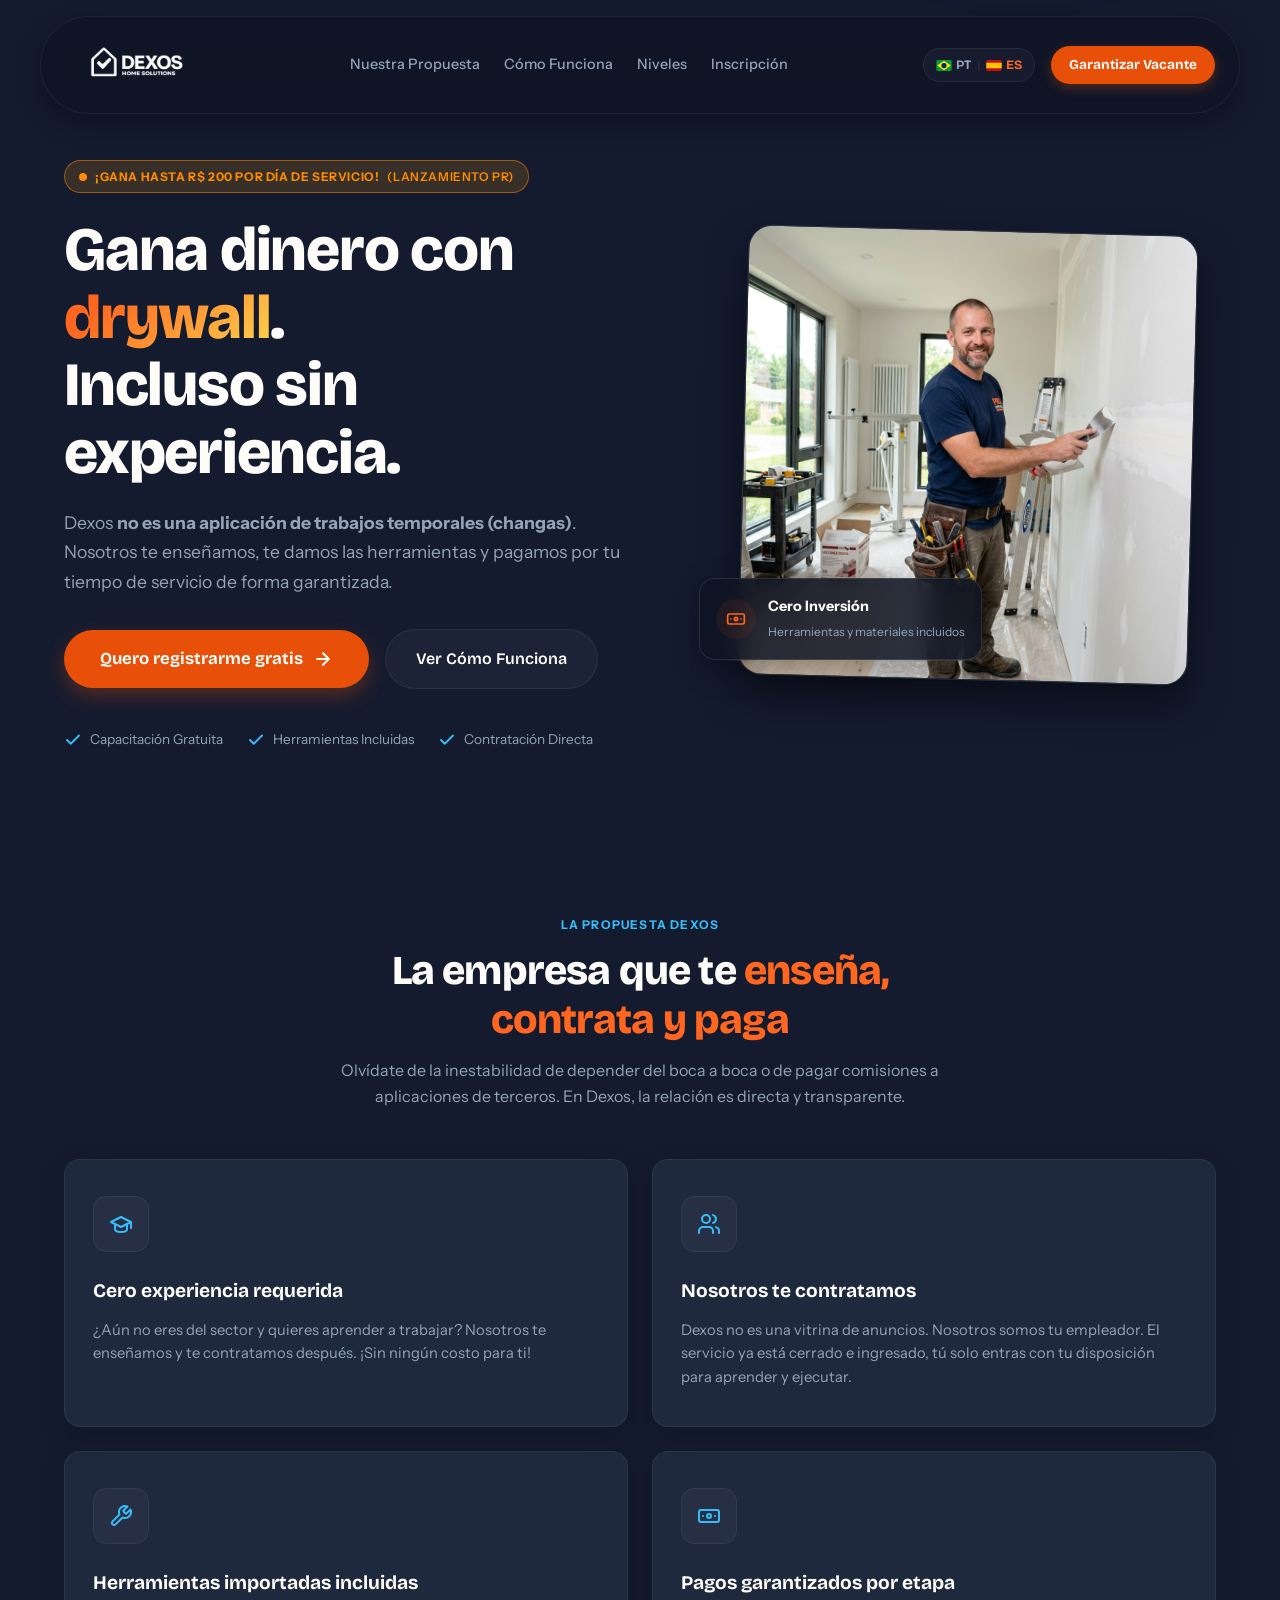
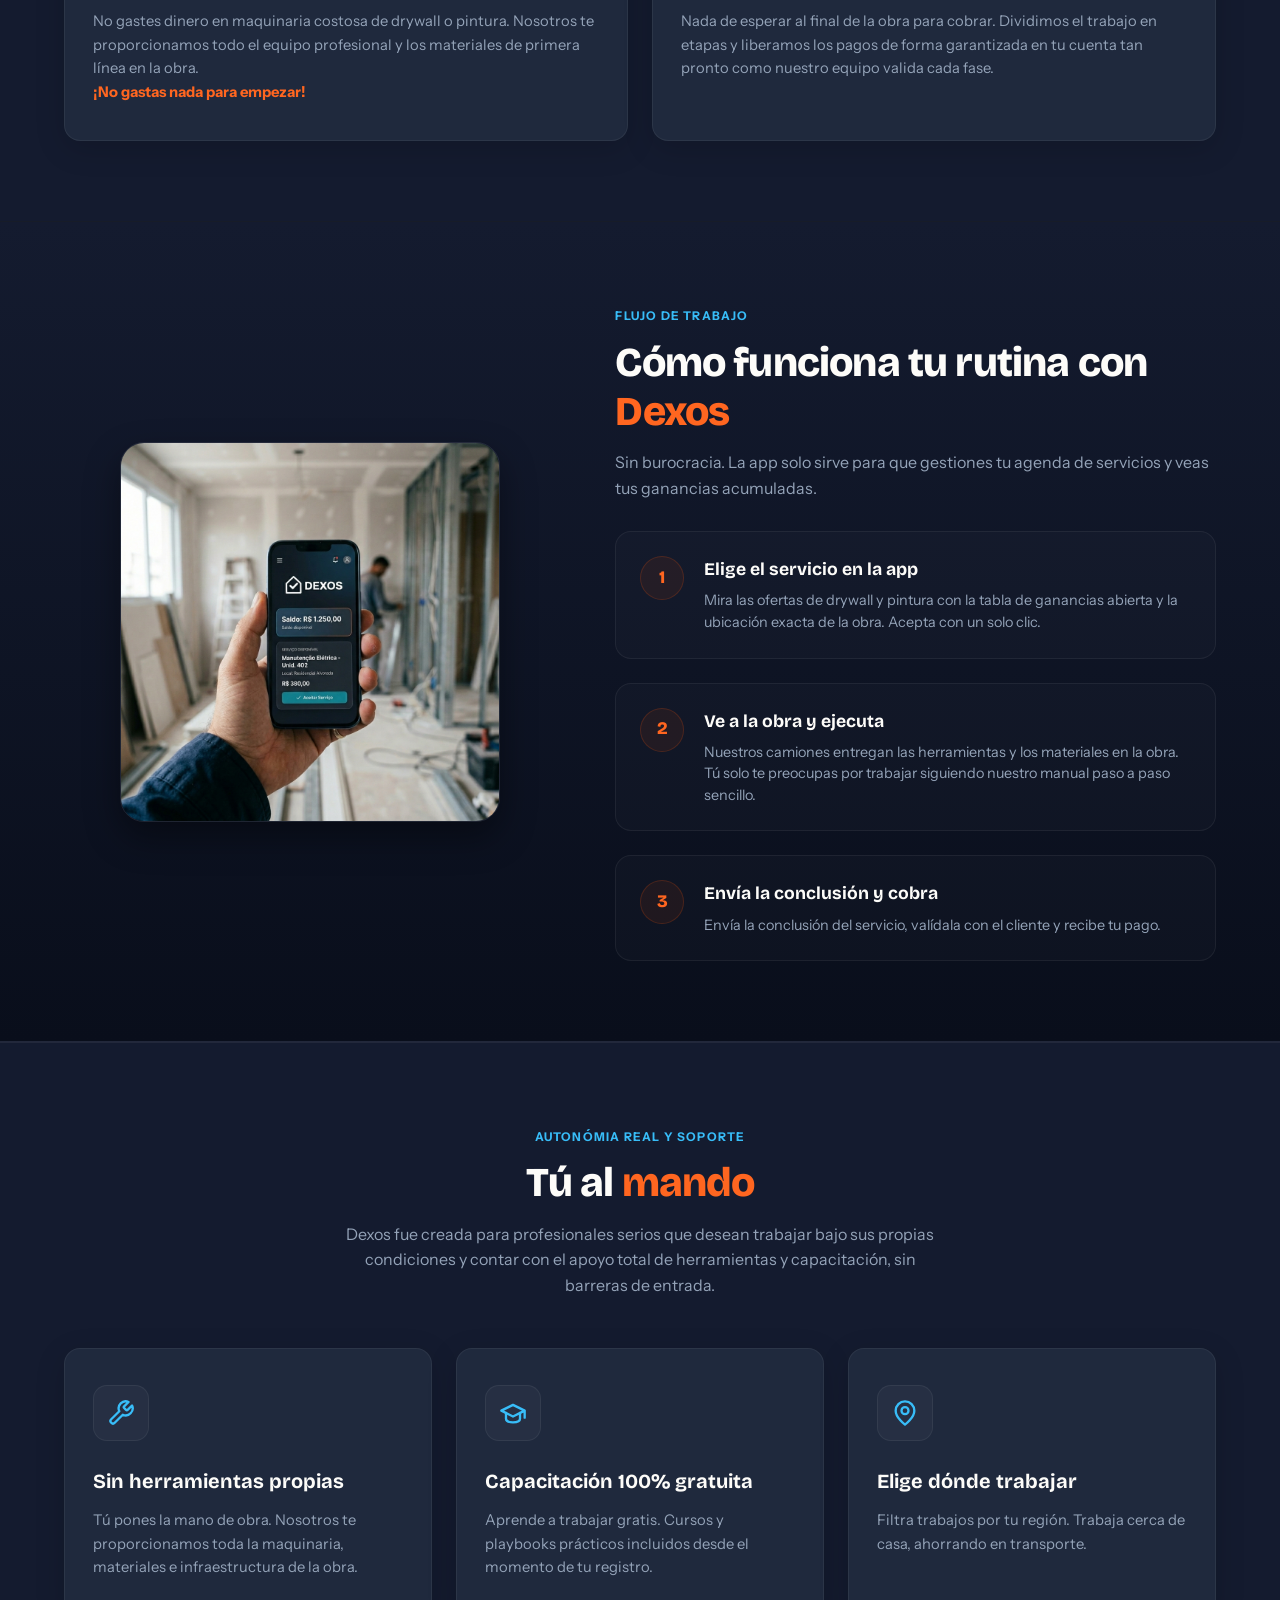
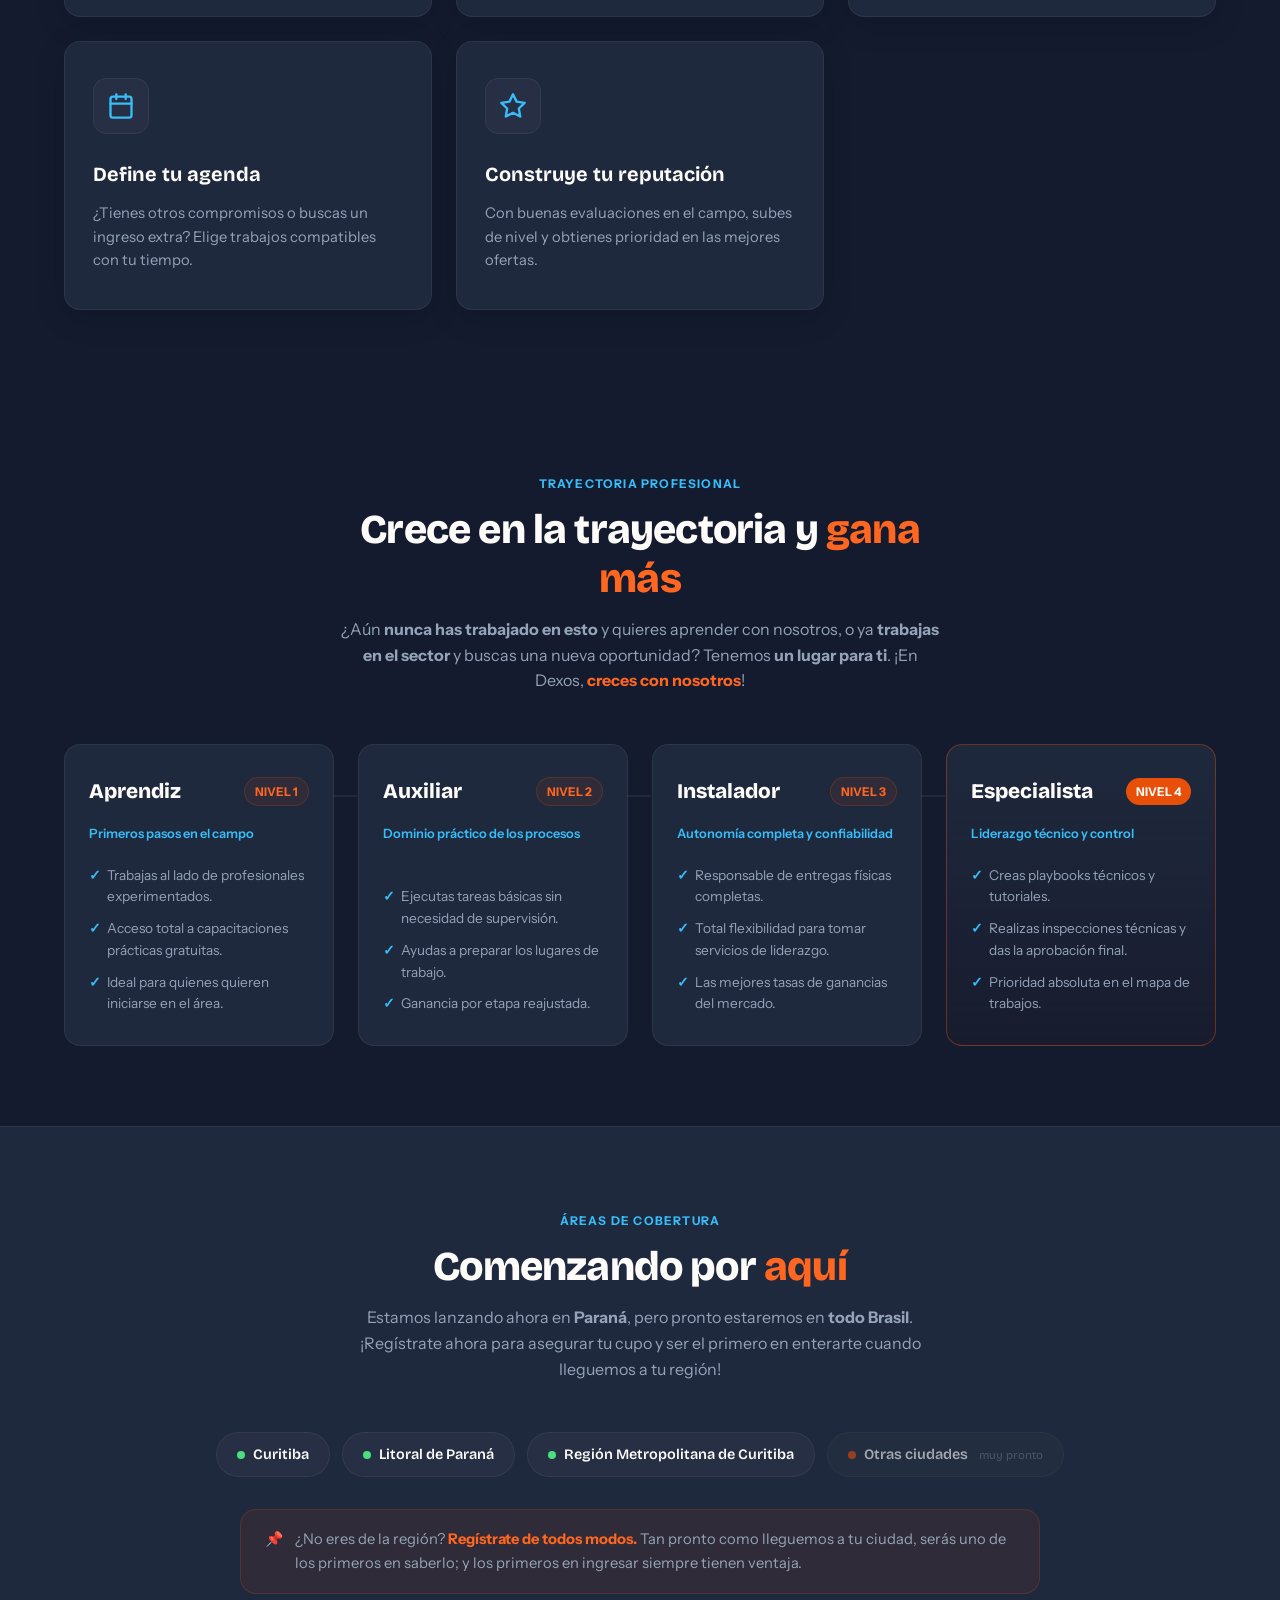
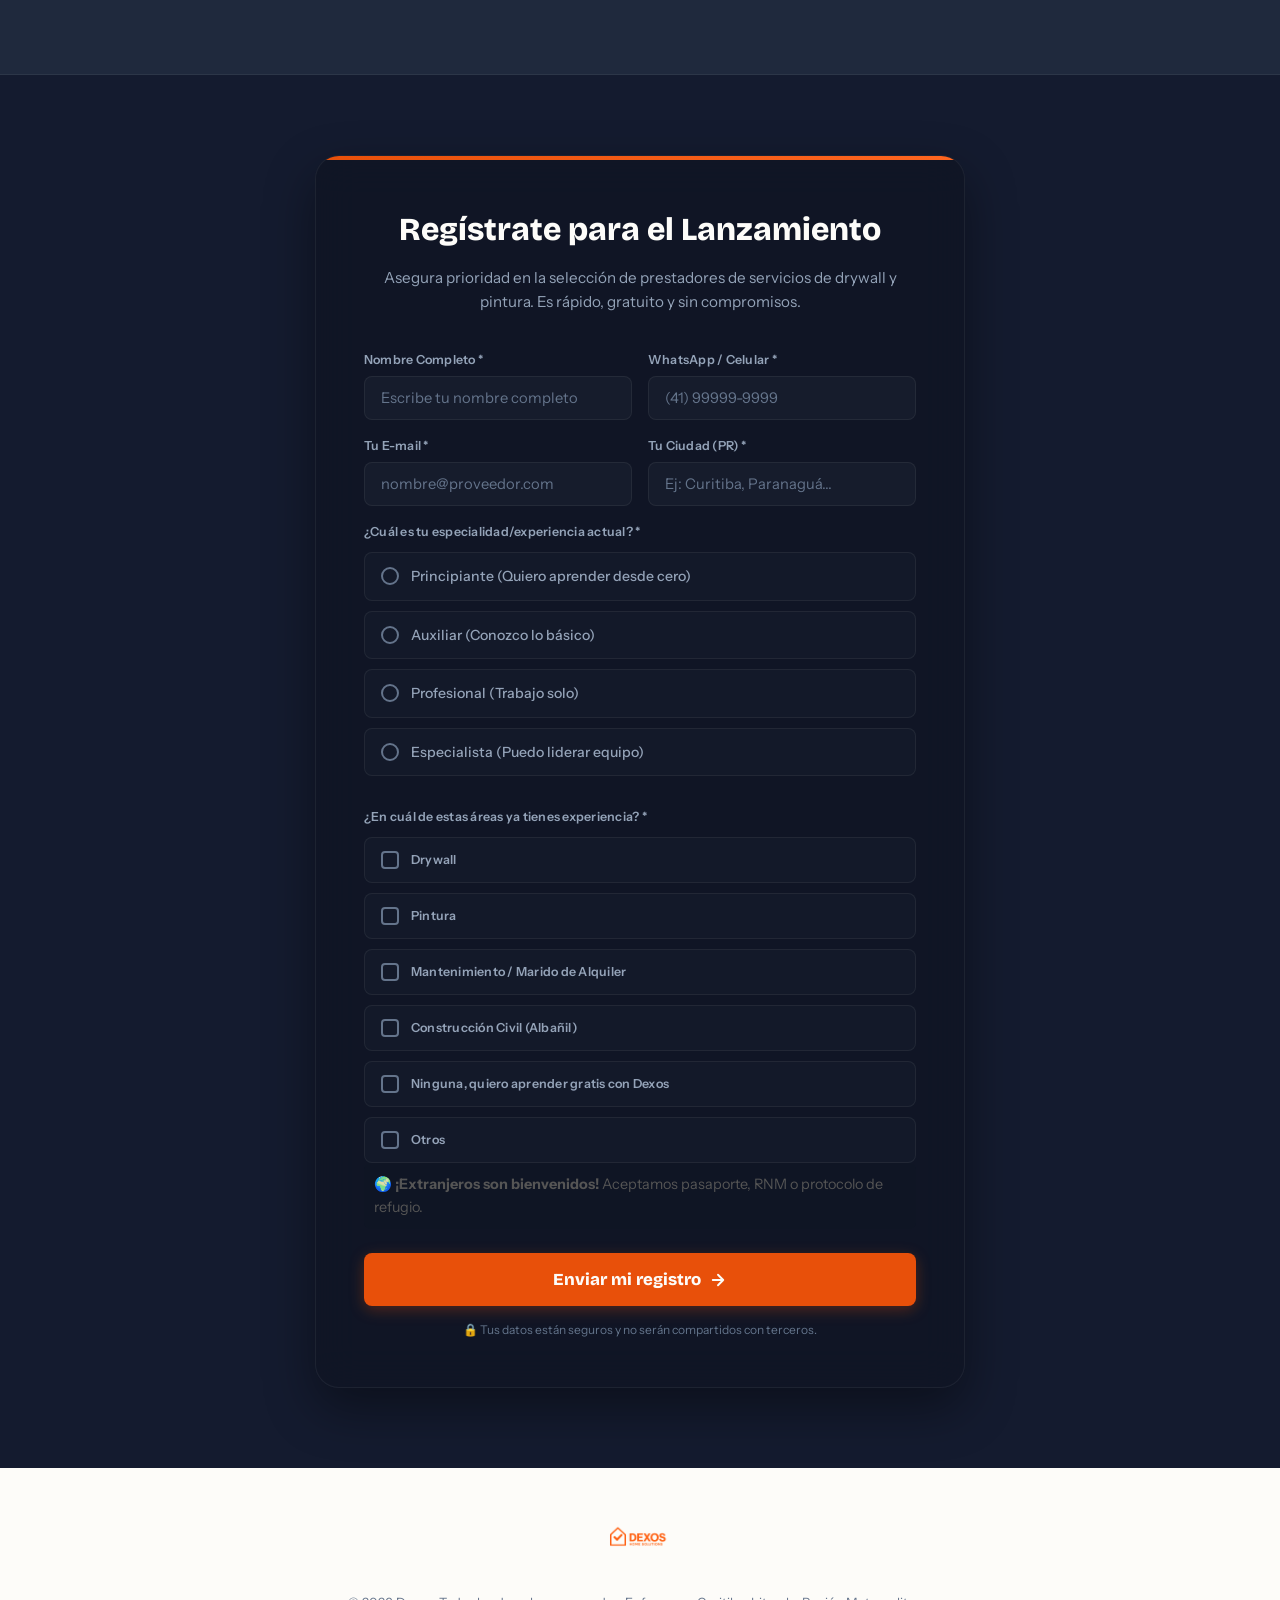
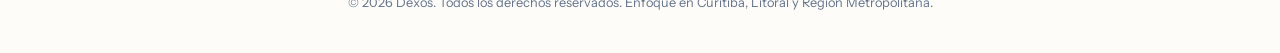
==== commit 44662043: "fix(UX): Corrige ícones de idioma, atualiza dynamic text e insere novos badges" ====
--- a/index-es.html
+++ b/index-es.html
@@ -25,9 +25,9 @@
     </div>
     <div class="nav-actions">
       <div class="lang-selector">
-        <a href="index.html" class="lang-btn">PT</a>
+        <a href="index.html" class="lang-btn"><svg viewBox="0 0 21 15" width="16" height="11" style="vertical-align: middle; margin-right: 4px; border-radius: 2px;"><rect width="21" height="15" fill="#009b3a"/><polygon points="10.5,1 20,7.5 10.5,14 1,7.5" fill="#fedf00"/><circle cx="10.5" cy="7.5" r="3.5" fill="#002776"/></svg>PT</a>
         <span class="lang-divider">|</span>
-        <span class="lang-btn active">ES</span>
+        <span class="lang-btn active"><svg viewBox="0 0 21 15" width="16" height="11" style="vertical-align: middle; margin-right: 4px; border-radius: 2px;"><rect width="21" height="15" fill="#c60b1e"/><rect width="21" height="7.5" y="3.75" fill="#ffc400"/></svg>ES</span>
       </div>
       <a href="#cadastro" class="btn-nav" id="btn-cadastro-nav">Garantizar Vacante</a>
     </div>
@@ -38,9 +38,9 @@
     <div class="container">
       <div class="hero-wrapper">
         <div class="hero-content">
-          <div class="badge-alert">
-            <span class="pulse-circle"></span>
-            Lanzamiento en Curitiba y Litoral
+          <div class="badge-alert" style="background: rgba(255,165,0,0.15); color: #ff8c00; border: 1px solid rgba(255,140,0,0.5);">
+            <span class="pulse-circle" style="background: #ff8c00;"></span>
+            <strong>¡Gana hasta R$ 200 por día de servicio!</strong> (Lanzamiento PR)
           </div>
           <h1>
             Gana dinero con <br/>
@@ -48,7 +48,7 @@
             <span>Incluso sin experiencia.</span>
           </h1>
           <p class="hero-description">
-            Dexos <strong>no es una aplicación de trabajos temporales (changas)</strong> donde tienes que competir por clientes o vender tu trabajo. <strong>¡Nosotros te contratamos directamente!</strong> Te brindamos capacitación gratuita, te proporcionamos herramientas de última generación e ingresamos tus pagos después de cada etapa completada.
+            Dexos <strong>no es una aplicación de trabajos temporales (changas)</strong>. Nosotros te enseñamos, te damos las herramientas y pagamos por tu tiempo de servicio de forma garantizada.
           </p>
           <div class="hero-ctas">
             <a href="#cadastro" class="btn-primary" id="btn-cadastro-hero">
@@ -123,7 +123,7 @@
             <svg xmlns="http://www.w3.org/2000/svg" width="24" height="24" viewBox="0 0 24 24" fill="none" stroke="currentColor" stroke-width="2" stroke-linecap="round" stroke-linejoin="round"><path d="M14.7 6.3a1 1 0 0 0 0 1.4l1.6 1.6a1 1 0 0 0 1.4 0l3.77-3.77a6 6 0 0 1-7.94 7.94l-6.91 6.91a2.12 2.12 0 0 1-3-3l6.91-6.91a6 6 0 0 1 7.94-7.94l-3.76 3.76z"/></svg>
           </div>
           <h3>Herramientas importadas incluidas</h3>
-          <p>No gastes dinero en maquinaria costosa de drywall o pintura. Nosotros te proporcionamos todo el equipo profesional y los materiales de primera línea en la obra.</p>
+          <p>No gastes dinero en maquinaria costosa de drywall o pintura. Nosotros te proporcionamos todo el equipo profesional y los materiales de primera línea en la obra. <br><strong style="color: var(--action-hover);">¡No gastas nada para empezar!</strong></p>
         </div>
 
         <div class="benefit-card">
@@ -131,7 +131,7 @@
             <svg xmlns="http://www.w3.org/2000/svg" width="24" height="24" viewBox="0 0 24 24" fill="none" stroke="currentColor" stroke-width="2" stroke-linecap="round" stroke-linejoin="round"><rect width="20" height="12" x="2" y="6" rx="2"/><circle cx="12" cy="12" r="2"/><path d="M6 12h.01M18 12h.01"/></svg>
           </div>
           <h3>Pagos garantizados por etapa</h3>
-          <p>Nada de esperar al final de la obra para cobrar. Dividimos el trabajo en etapas y liberamos los pagos de forma garantizada en tu cuenta tan pronto como la auditoría valida cada fase.</p>
+          <p>Nada de esperar al final de la obra para cobrar. Dividimos el trabajo en etapas y liberamos los pagos de forma garantizada en tu cuenta tan pronto como nuestro equipo valida cada fase.</p>
         </div>
       </div>
     </div>
@@ -165,7 +165,7 @@
               <div class="step-num">2</div>
               <div class="step-info">
                 <h3>Ve a la obra y ejecuta</h3>
-                <p>Nuestros camiones entregan las herramientas e insumos en la obra. Tú solo te preocupas por trabajar siguiendo nuestro manual sencillo.</p>
+                <p>Nuestros camiones entregan las herramientas y los materiales en la obra. Tú solo te preocupas por trabajar siguiendo nuestro manual paso a paso sencillo.</p>
               </div>
             </div>
             
@@ -357,25 +357,25 @@
                   <div class="radio-label">
                     <input type="radio" name="exp" value="Nível 1 - Aprendiz" required/>
                     <div class="custom-radio"></div>
-                    Nunca he trabajado con Drywall/Pintura (Quiero aprender gratis)
+                    Principiante (Quiero aprender desde cero)
                   </div>
                   
                   <div class="radio-label">
                     <input type="radio" name="exp" value="Nível 2 - Auxiliar"/>
                     <div class="custom-radio"></div>
-                    He trabajado como ayudante o conozco lo básico
+                    Auxiliar (Conozco lo básico)
                   </div>
                   
                   <div class="radio-label">
                     <input type="radio" name="exp" value="Nível 3 - Instalador"/>
                     <div class="custom-radio"></div>
-                    Puedo realizar trabajos de drywall/pintura solo
+                    Profesional (Trabajo solo)
                   </div>
                   
                   <div class="radio-label">
                     <input type="radio" name="exp" value="Nível 4 - Especialista"/>
                     <div class="custom-radio"></div>
-                    Tengo años de experiencia y puedo liderar equipos
+                    Especialista (Puedo liderar equipo)
                   </div>
                 </div>
               </div>
@@ -420,6 +420,8 @@
                 </div>
               </div>
             </div>
+            
+            <div class="form-foreign-notice" style="font-size: 0.9em; margin-bottom: 15px; color: #555; background: rgba(0,0,0,0.03); padding: 10px; border-radius: 6px; border-left: 3px solid var(--action-color);">🌍 <strong>¡Extranjeros son bienvenidos!</strong> Aceptamos pasaporte, RNM o protocolo de refugio.</div>
             
             <button type="submit" class="btn-submit" id="submit-btn">
               Enviar mi registro
